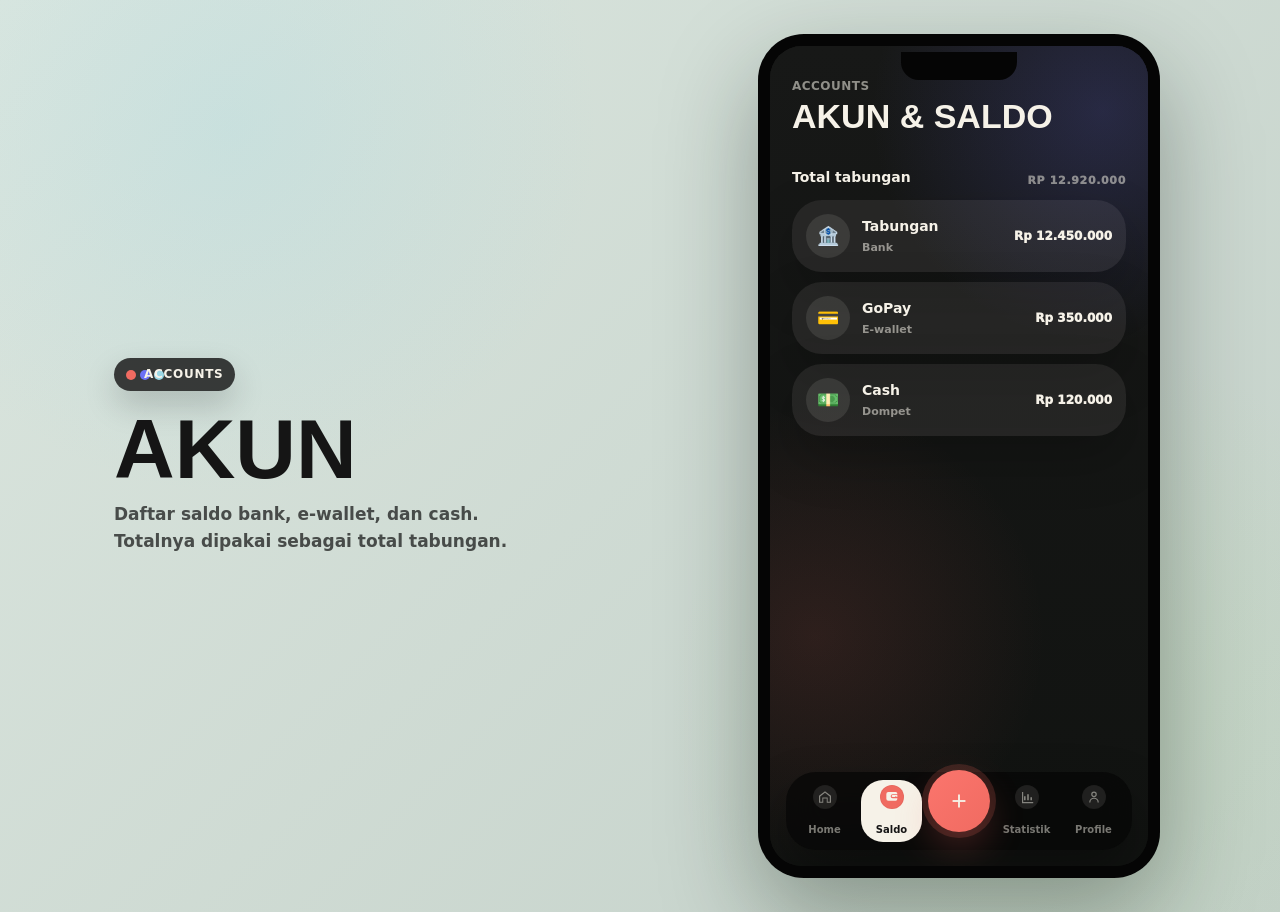
==== accounts.html @ 3acad21d "Add accounts page and integrate account management features" ====
<!doctype html>
<html lang="id">
  <head>
    <meta charset="utf-8" />
    <meta name="viewport" content="width=device-width, initial-scale=1" />
    <title>FinPlanner Accounts</title>
    <link rel="stylesheet" href="styles.css" />
  </head>
  <body data-page="accounts">
    <main class="stage">
      <aside class="brand-panel" aria-label="Arah visual">
        <div class="brand-pill"><span class="brand-dot"></span> Accounts</div>
        <h1>Akun</h1>
        <p>Daftar saldo bank, e-wallet, dan cash. Totalnya dipakai sebagai total tabungan.</p>
      </aside>
      <section class="phone-shell" aria-label="Mobile app preview">
        <div class="app">
          <section class="screen">
            <div class="topbar main-top">
              <div class="main-title-block">
                <span>Accounts</span>
                <h2>Akun & saldo</h2>
              </div>
            </div>
            <div class="content main-content">
              <div class="accounts-panel">
                <div class="section-head">
                  <b>Total tabungan</b>
                  <span id="accountsTotal">Rp 0</span>
                </div>
                <div class="accounts-list" id="accountsGrid" aria-label="Daftar akun"></div>
              </div>
            </div>
            <nav class="bottom-nav" aria-label="Main navigation">
              <a href="dashboard.html"><span class="nav-symbol" aria-hidden="true"><svg viewBox="0 0 24 24"><path fill="currentColor" d="M12 3.2 3 10.3v10.3h6.4v-6.4h5.2v6.4H21V10.3L12 3.2zm7.2 16H16v-6.4H8v6.4H4.8v-8.1L12 5.5l7.2 5.6v8.1z"/></svg></span>Home</a>
              <a class="active" aria-current="page" href="accounts.html"><span class="nav-symbol" aria-hidden="true"><svg viewBox="0 0 24 24"><path fill="currentColor" d="M3.5 7.5A3 3 0 0 1 6.5 4.5h11A2.5 2.5 0 0 1 20 7v1h-7a3 3 0 0 0 0 6h7v1a2.5 2.5 0 0 1-2.5 2.5h-11a3 3 0 0 1-3-3v-9zM20 12h-7a1.5 1.5 0 0 1 0-3h7v3zm-2.2-1.5a.8.8 0 1 0 0 1.6.8.8 0 0 0 0-1.6z"/></svg></span>Saldo</a>
              <button class="nav-add" type="button" data-nav-add data-sheet-target="transaction" aria-label="Tambah"><svg viewBox="0 0 24 24" aria-hidden="true"><path fill="currentColor" d="M11 5h2v14h-2z"/><path fill="currentColor" d="M5 11h14v2H5z"/></svg></button>
              <a href="insights.html"><span class="nav-symbol" aria-hidden="true"><svg viewBox="0 0 24 24"><path fill="currentColor" d="M4.5 19.5V4.5h1.8v15h15v1.8H4.5zm3-2.7v-6h2.4v6H7.5zm4.8 0v-9h2.4v9h-2.4zm4.8 0v-4.5h2.4v4.5h-2.4z"/></svg></span>Statistik</a>
              <a href="profile.html"><span class="nav-symbol" aria-hidden="true"><svg viewBox="0 0 24 24"><path fill="currentColor" d="M12 12.2a4.2 4.2 0 1 0-4.2-4.2 4.2 4.2 0 0 0 4.2 4.2zm0-6.6a2.4 2.4 0 1 1-2.4 2.4A2.4 2.4 0 0 1 12 5.6z"/><path fill="currentColor" d="M4.8 20.2a7.2 7.2 0 0 1 14.4 0h-1.8a5.4 5.4 0 0 0-10.8 0H4.8z"/></svg></span>Profile</a>
            </nav>
          </section>
        </div>
      </section>
    </main>
    <script src="app.js"></script>
  </body>
</html>
---- styles.css ----
:root {
  --sage: #d4ded8;
  --ink: #151515;
  --ink-2: #232323;
  --paper: #f6f2e8;
  --muted: #abb4ad;
  --coral: #f06b61;
  --violet: #6c70f6;
  --violet-deep: #5458d8;
  --butter: #e8b85f;
  --mint: #9bd8e5;
  --lime: #afd99a;
  --shadow: 0 34px 80px rgba(21, 21, 21, 0.3);
}

* {
  box-sizing: border-box;
}

body {
  margin: 0;
  min-height: 100vh;
  display: grid;
  place-items: center;
  background:
    radial-gradient(circle at 18% 18%, rgba(155, 216, 229, 0.18), transparent 26%),
    linear-gradient(135deg, #d4ded8 0%, #c3d0c8 100%);
  color: var(--paper);
  font-family: "DM Sans", Inter, ui-sans-serif, system-ui, -apple-system, BlinkMacSystemFont, "Segoe UI", sans-serif;
}

button {
  font: inherit;
}

.stage {
  width: min(100vw, 980px);
  min-height: 100vh;
  display: grid;
  grid-template-columns: minmax(0, 1fr) 420px;
  gap: 40px;
  align-items: center;
  padding: 34px;
}

.brand-panel {
  max-width: 430px;
  color: var(--ink);
}

.brand-pill {
  display: inline-flex;
  align-items: center;
  gap: 8px;
  padding: 8px 12px;
  border-radius: 999px;
  background: rgba(21, 21, 21, 0.82);
  color: var(--paper);
  font-size: 12px;
  font-weight: 850;
  letter-spacing: 0.06em;
  text-transform: uppercase;
  box-shadow: 0 14px 32px rgba(6, 6, 6, 0.18);
}

.brand-dot {
  width: 10px;
  height: 10px;
  border-radius: 50%;
  background: var(--coral);
  box-shadow: 14px 0 0 var(--violet), 28px 0 0 var(--mint);
}

.brand-panel h1 {
  margin: 22px 0 16px;
  font-family: Impact, "Arial Black", sans-serif;
  font-size: clamp(44px, 7vw, 76px);
  line-height: 0.86;
  letter-spacing: 0;
  text-transform: uppercase;
}

.brand-panel p {
  margin: 0;
  max-width: 38ch;
  color: rgba(6, 6, 6, 0.68);
  font-size: 17px;
  line-height: 1.55;
  font-weight: 650;
}

.palette {
  display: flex;
  gap: 10px;
  margin-top: 30px;
}

.swatch {
  width: 44px;
  height: 44px;
  border-radius: 50%;
  box-shadow: 0 12px 30px rgba(15, 13, 10, 0.12);
}

.phone-shell {
  position: relative;
  width: min(100%, 390px);
  height: min(844px, calc(100vh - 36px));
  min-height: 680px;
  margin-inline: auto;
  padding: 12px;
  border-radius: 42px;
  background: #050505;
  box-shadow: var(--shadow);
}

.phone-shell::before {
  content: "";
  position: absolute;
  z-index: 5;
  top: 18px;
  left: 50%;
  width: 118px;
  height: 29px;
  translate: -50% 0;
  border-radius: 0 0 18px 18px;
  background: #050505;
}

.app {
  position: relative;
  height: 100%;
  overflow: hidden;
  border-radius: 32px;
  background:
    radial-gradient(circle at 82% 7%, rgba(108, 112, 246, 0.18), transparent 28%),
    radial-gradient(circle at 14% 72%, rgba(240, 107, 97, 0.12), transparent 34%),
    var(--ink);
}

.screen {
  position: relative;
  height: 100%;
  display: grid;
  grid-template-rows: auto minmax(0, 1fr);
  background:
    radial-gradient(circle at 82% 7%, rgba(108, 112, 246, 0.18), transparent 30%),
    radial-gradient(circle at 12% 70%, rgba(240, 107, 97, 0.12), transparent 34%),
    var(--ink);
  animation: screenIn 280ms ease both;
}

@keyframes screenIn {
  from { opacity: 0; transform: translateX(18px); }
  to { opacity: 1; transform: translateX(0); }
}

.topbar {
  position: relative;
  z-index: 2;
  display: flex;
  align-items: center;
  justify-content: space-between;
  gap: 12px;
  min-height: 68px;
  padding: 24px 18px 8px;
}

.auth-topbar {
  min-height: 44px;
  padding: 24px 18px 0;
}

.content {
  position: relative;
  z-index: 2;
  min-height: 0;
  overflow: auto;
  padding: 4px 18px 92px;
  scrollbar-width: none;
}

.content::-webkit-scrollbar {
  display: none;
}

.icon-btn {
  display: grid;
  place-items: center;
  width: 36px;
  height: 36px;
  border: 0;
  border-radius: 50%;
  background: var(--paper);
  color: var(--ink);
  cursor: pointer;
  font-size: 18px;
  font-weight: 950;
  text-decoration: none;
}

.skip-btn,
.ghost-btn {
  border: 0;
  border-radius: 999px;
  padding: 10px 14px;
  background: rgba(244, 242, 231, 0.12);
  color: var(--paper);
  cursor: pointer;
  font-size: 12px;
  font-weight: 850;
  text-decoration: none;
}

.bottom-dock {
  position: absolute;
  z-index: 8;
  left: 18px;
  right: 18px;
  bottom: 18px;
}

.primary-btn {
  width: 100%;
  min-height: 56px;
  border: 0;
  border-radius: 999px;
  background: var(--coral);
  color: var(--paper);
  cursor: pointer;
  box-shadow: 0 14px 28px rgba(240, 107, 97, 0.18);
  font-size: 15px;
  font-weight: 950;
  text-decoration: none;
  display: grid;
  place-items: center;
}

.secondary-btn {
  border: 0;
  background: transparent;
  color: rgba(244, 242, 231, 0.72);
  cursor: pointer;
  font-size: 14px;
  font-weight: 850;
}

.big-title,
.quiz-title,
.result-title,
.auth-hero h2 {
  margin: 0;
  color: var(--paper);
  font-family: Impact, "Arial Black", sans-serif;
  font-size: 38px;
  line-height: 0.96;
  letter-spacing: 0;
  text-transform: uppercase;
}

.lede {
  margin: 12px 0 0;
  color: rgba(244, 242, 231, 0.66);
  font-size: 14px;
  line-height: 1.48;
  font-weight: 750;
}

.intro-topbar {
  justify-content: stretch;
  min-height: 76px;
  padding: 34px 18px 8px;
}

.progress-row {
  width: 100%;
  display: grid;
  grid-template-columns: repeat(3, 1fr);
  gap: 8px;
  margin: 0;
}

.progress-dot {
  width: 100%;
  height: 4px;
  border-radius: 999px;
  background: rgba(244, 242, 231, 0.18);
}

.progress-dot.active {
  background: var(--paper);
}

.intro-content {
  display: grid;
  grid-template-rows: minmax(340px, 1fr) auto auto;
  align-content: center;
  overflow: hidden;
  padding: 0 24px 108px;
  text-align: left;
}

.hero-art {
  display: grid;
  place-items: center;
  min-height: 0;
}

.money-poster {
  position: relative;
  width: min(100%, 300px);
  min-height: 300px;
  margin-inline: auto;
  border-radius: 32px;
  overflow: hidden;
  box-shadow: 0 24px 48px rgba(240, 107, 97, 0.16);
}

.money-poster::before,
.money-poster::after {
  content: "";
  position: absolute;
  display: block;
}

.hero-art[data-art="cashflow"] .money-poster {
  background: linear-gradient(180deg, rgba(255, 255, 255, 0.14), transparent 34%), var(--coral);
}

.hero-art[data-art="cashflow"] .money-poster::before {
  inset: 26px;
  border-radius: 24px;
  background:
    linear-gradient(#f6f2e8 0 0) 0 0 / 100% 78px no-repeat,
    linear-gradient(var(--ink) 0 0) 0 96px / 100% 48px no-repeat,
    linear-gradient(var(--paper) 0 0) 10px 168px / 34px 74px no-repeat,
    linear-gradient(var(--mint) 0 0) 58px 142px / 34px 100px no-repeat,
    linear-gradient(var(--butter) 0 0) 106px 118px / 34px 124px no-repeat,
    linear-gradient(var(--violet) 0 0) 154px 154px / 34px 88px no-repeat,
    rgba(244, 242, 231, 0.16);
}

.hero-art[data-art="cashflow"] .money-poster::after {
  content: "$4.8M";
  top: 50px;
  left: 42px;
  color: var(--ink);
  font-family: Impact, "Arial Black", sans-serif;
  font-size: 36px;
  font-weight: 900;
}

.hero-art[data-art="quiz"] .money-poster {
  background: radial-gradient(circle at 78% 18%, rgba(155, 216, 229, 0.5), transparent 28%), var(--violet);
}

.hero-art[data-art="quiz"] .money-poster::before {
  inset: 28px;
  border-radius: 26px;
  background:
    radial-gradient(circle at 24px 34px, var(--mint) 0 18px, transparent 19px),
    radial-gradient(circle at 24px 98px, var(--paper) 0 18px, transparent 19px),
    radial-gradient(circle at 24px 162px, var(--butter) 0 18px, transparent 19px),
    linear-gradient(var(--paper) 0 0) 58px 17px / 142px 34px no-repeat,
    linear-gradient(var(--ink) 0 0) 58px 82px / 118px 34px no-repeat,
    linear-gradient(var(--paper) 0 0) 58px 146px / 132px 34px no-repeat,
    rgba(244, 242, 231, 0.12);
}

.hero-art[data-art="quiz"] .money-poster::after {
  content: "?";
  right: 30px;
  bottom: 26px;
  display: grid;
  place-items: center;
  width: 72px;
  height: 72px;
  border-radius: 50%;
  background: var(--coral);
  color: var(--paper);
  font-family: Impact, "Arial Black", sans-serif;
  font-size: 44px;
}

.hero-art[data-art="gold"] .money-poster {
  background: radial-gradient(circle at 50% 46%, rgba(246, 242, 232, 0.34), transparent 34%), var(--butter);
}

.hero-art[data-art="gold"] .money-poster::before {
  inset: 50px 46px;
  border-radius: 42px;
  background:
    linear-gradient(135deg, transparent 0 18%, rgba(255, 255, 255, 0.28) 18% 26%, transparent 26%),
    linear-gradient(145deg, #f7d98b 0%, #cf8d2e 55%, #f5c86b 100%);
  clip-path: polygon(50% 0, 100% 34%, 82% 100%, 18% 100%, 0 34%);
}

.hero-art[data-art="gold"] .money-poster::after {
  content: "20g";
  left: 50%;
  bottom: 44px;
  translate: -50% 0;
  padding: 9px 18px;
  border-radius: 999px;
  background: var(--ink);
  color: var(--paper);
  font-size: 18px;
  font-weight: 950;
}

.intro-content .big-title {
  max-width: 11ch;
  margin: 28px 0 10px;
  font-size: 42px;
}

.intro-content .lede {
  max-width: 31ch;
  margin: 0;
}

.intro-actions {
  display: flex;
  align-items: center;
  justify-content: space-between;
}

#introNext {
  width: 58px;
  min-height: 58px;
  border-radius: 50%;
  padding: 0;
  font-size: 20px;
  font-weight: 950;
}

.auth-content {
  display: flex;
  flex-direction: column;
  justify-content: center;
  padding: 0 24px 46px;
}

.auth-visual {
  position: relative;
  display: grid;
  place-items: start center;
  min-height: 230px;
  padding-top: 18px;
  margin-top: -4px;
  margin-bottom: 18px;
}

.auth-visual::before {
  content: "";
  position: absolute;
  width: 230px;
  height: 230px;
  border-radius: 50%;
  background:
    radial-gradient(circle at 50% 50%, rgba(155, 216, 229, 0.34), transparent 56%),
    radial-gradient(circle at 50% 50%, rgba(108, 112, 246, 0.2), transparent 70%);
}

.auth-pass {
  position: relative;
  z-index: 1;
  width: 196px;
  height: 232px;
  padding: 20px 20px 18px;
  border-radius: 32px;
  overflow: visible;
  display: flex;
  flex-direction: column;
  justify-content: flex-end;
  gap: 10px;
  background:
    linear-gradient(rgba(246, 242, 232, 0.32) 0 0) 18px calc(100% - 32px) / 88px 11px no-repeat,
    radial-gradient(circle at 18% 16%, rgba(246, 242, 232, 0.34), transparent 34%),
    radial-gradient(circle at 86% 18%, rgba(155, 216, 229, 0.22), transparent 34%),
    linear-gradient(145deg, #6c70f6 0%, #5458d8 48%, #f06b61 100%);
  box-shadow: 0 26px 60px rgba(0, 0, 0, 0.26);
  border: 1px solid rgba(246, 242, 232, 0.12);
  transform: rotate(-6deg);
}

.auth-pass strong {
  position: relative;
  left: auto;
  bottom: auto;
  color: var(--paper);
  font-family: Impact, "Arial Black", sans-serif;
  font-size: 34px;
  line-height: 0.9;
  text-transform: uppercase;
}

.auth-pass i {
  position: relative;
  left: auto;
  bottom: auto;
  width: fit-content;
  padding: 7px 10px;
  border-radius: 999px;
  background: rgba(6, 6, 6, 0.22);
  border: 1px solid rgba(246, 242, 232, 0.14);
  color: rgba(244, 242, 231, 0.74);
  backdrop-filter: blur(10px);
  font-style: normal;
  font-size: 12px;
  font-weight: 900;
  letter-spacing: 0.08em;
  text-transform: uppercase;
}

.auth-float {
  position: absolute;
  z-index: 3;
  display: grid;
  place-items: center;
  border-radius: 50%;
  font-weight: 1000;
  box-shadow:
    0 18px 36px rgba(0, 0, 0, 0.2),
    0 0 0 6px rgba(17, 19, 17, 0.72);
}

.auth-float.one {
  width: 58px;
  height: 58px;
  left: -12px;
  bottom: -12px;
  top: auto;
  background: var(--paper);
  color: var(--ink);
}

.auth-float.two {
  width: 54px;
  height: 54px;
  right: -12px;
  top: -12px;
  background: var(--mint);
  color: var(--ink);
}

.auth-hero {
  margin: 30px 0 0;
}

.auth-hero h2 {
  max-width: 100%;
  font-size: 34px;
}

.auth-hero p {
  max-width: 30ch;
  font-family: "DM Sans", Inter, ui-sans-serif, system-ui, -apple-system, BlinkMacSystemFont, "Segoe UI", sans-serif;
  font-size: 14px;
  line-height: 1.48;
  font-weight: 750;
  color: rgba(244, 242, 231, 0.66);
}

.auth-options {
  display: grid;
  gap: 12px;
  margin-top: 28px;
}

.google-btn,
.guest-btn {
  width: 100%;
  min-height: 58px;
  border: 0;
  border-radius: 999px;
  cursor: pointer;
  font-weight: 950;
}

.google-btn {
  display: flex;
  align-items: center;
  justify-content: center;
  gap: 10px;
  background: linear-gradient(135deg, rgba(255, 255, 255, 0.94), var(--paper));
  color: var(--ink);
  box-shadow: 0 18px 38px rgba(244, 242, 231, 0.12);
}

.google-mark {
  display: grid;
  place-items: center;
  width: 28px;
  height: 28px;
  border-radius: 50%;
  background: #fff;
  box-shadow: inset 0 0 0 1px rgba(6, 6, 6, 0.08);
}

.google-mark svg {
  width: 18px;
  height: 18px;
}

.guest-btn {
  min-height: 34px;
  background: transparent;
  color: rgba(244, 242, 231, 0.44);
  font-size: 13px;
  font-weight: 800;
}

.quiz-progress {
  height: 10px;
  margin: 0 0 18px;
  border-radius: 999px;
  background: rgba(244, 242, 231, 0.16);
  overflow: hidden;
}

.quiz-progress span {
  display: block;
  height: 100%;
  width: 20%;
  background: var(--mint);
  transition: width 200ms ease;
}

.quiz-count {
  display: inline-flex;
  margin-bottom: 14px;
  padding: 8px 10px;
  border-radius: 999px;
  background: var(--coral);
  color: var(--paper);
  font-size: 11px;
  font-weight: 950;
}

.option-list {
  display: grid;
  gap: 10px;
}

.option-card {
  width: 100%;
  display: grid;
  grid-template-columns: 38px minmax(0, 1fr);
  gap: 12px;
  align-items: center;
  min-height: 76px;
  padding: 12px;
  border: 0;
  border-radius: 18px;
  background: #1b1b1b;
  color: var(--paper);
  text-align: left;
  cursor: pointer;
}

.option-card.selected {
  background: var(--coral);
  box-shadow: 0 18px 34px rgba(240, 107, 97, 0.18);
}

.option-mark {
  display: grid;
  place-items: center;
  width: 38px;
  height: 38px;
  border-radius: 50%;
  background: var(--paper);
  color: var(--ink);
  font-weight: 1000;
}

.option-text strong {
  display: block;
  font-size: 14px;
}

.option-text span {
  display: block;
  margin-top: 4px;
  color: rgba(244, 242, 231, 0.58);
  font-size: 11px;
  font-weight: 760;
  line-height: 1.28;
}

.reveal-content {
  padding: 10px 22px 112px;
}

.result-card {
  min-height: 330px;
  display: flex;
  flex-direction: column;
  justify-content: flex-end;
  align-items: center;
  text-align: center;
  position: relative;
  overflow: hidden;
  padding: 22px 20px 20px;
  border-radius: 26px;
  --result-grad-a: #6e72f8;
  --result-grad-b: #6d70eb;
  --result-grad-c: #eb7470;
  --result-glow: rgba(155, 216, 229, 0.42);
  background:
    radial-gradient(circle at 84% 8%, color-mix(in srgb, var(--result-glow), transparent 58%), transparent 34%),
    linear-gradient(145deg, var(--result-grad-a) 0%, var(--result-grad-b) 54%, var(--result-grad-c) 100%);
  box-shadow: 0 24px 48px rgba(108, 112, 246, 0.18);
}

.result-card .badge {
  display: inline-flex;
  width: fit-content;
  margin-bottom: 14px;
  padding: 8px 10px;
  border-radius: 999px;
  background: rgba(244, 242, 231, 0.18);
  color: var(--paper);
  font-size: 11px;
  font-weight: 950;
  text-transform: uppercase;
}

.reveal-content > .lede {
  margin-top: 18px;
}

.reveal-helper {
  display: flex;
  align-items: center;
  flex-wrap: wrap;
  gap: 10px;
  margin-top: 14px;
  color: rgba(246, 242, 232, 0.58);
  font-size: 12px;
  font-weight: 750;
}

.text-btn {
  border: 0;
  background: transparent;
  color: rgba(155, 216, 229, 0.92);
  cursor: pointer;
  font: inherit;
  font-weight: 900;
  letter-spacing: 0.02em;
  padding: 8px 10px;
  margin: -8px -10px;
  border-radius: 999px;
  text-decoration: underline;
  text-underline-offset: 3px;
  text-decoration-thickness: 2px;
}

.text-btn:active {
  transform: translateY(1px);
}

@media (hover: hover) and (pointer: fine) {
  .text-btn:hover {
    background: rgba(155, 216, 229, 0.1);
  }
}

.method-name {
  margin: 12px 0 0;
  color: var(--paper);
  font-size: 13px;
  font-weight: 850;
}

.profile-medal {
  position: absolute;
  top: 24px;
  left: 50%;
  translate: -50% 0;
  display: grid;
  place-items: center;
  width: 142px;
  height: 142px;
  background: transparent;
  box-shadow: none;
}

.profile-medal .badge-svg {
  width: 82%;
  height: 82%;
  display: block;
}

.method-logo .badge-svg {
  width: 100%;
  height: 100%;
  display: block;
}

.profile-medal span,
.profile-medal::before,
.profile-medal::after,
.method-logo i,
.method-logo::before,
.method-logo::after {
  content: "";
  position: absolute;
  display: block;
}

.profile-medal::before,
.profile-medal::after,
.method-logo::before,
.method-logo::after,
.method-logo i,
.profile-medal span {
  content: none;
  display: none;
}

.profile-medal[data-logo="balance"] span {
  width: 86px;
  height: 12px;
  border-radius: 999px;
  background: var(--ink);
}

.profile-medal[data-logo="balance"]::before,
.profile-medal[data-logo="balance"]::after {
  top: 70px;
  width: 34px;
  height: 34px;
  border-radius: 50%;
}

.profile-medal[data-logo="balance"]::before {
  left: 28px;
  background: var(--coral);
}

.profile-medal[data-logo="balance"]::after {
  right: 28px;
  background: var(--mint);
}

.profile-medal[data-logo="zen"] span {
  width: 76px;
  height: 76px;
  border: 10px solid var(--ink);
  border-top-color: transparent;
  border-radius: 50%;
  rotate: -22deg;
}

.profile-medal[data-logo="zen"]::after {
  width: 18px;
  height: 18px;
  border-radius: 50%;
  background: var(--coral);
  right: 42px;
  top: 42px;
}

.profile-medal[data-logo="architect"] span {
  width: 78px;
  height: 78px;
  background:
    linear-gradient(var(--ink) 0 0) center 18px / 72px 12px no-repeat,
    linear-gradient(var(--ink) 0 0) center 48px / 72px 12px no-repeat,
    linear-gradient(var(--ink) 0 0) 16px center / 12px 72px no-repeat,
    linear-gradient(var(--ink) 0 0) 50px center / 12px 72px no-repeat;
}

.profile-medal[data-logo="architect"]::after {
  width: 38px;
  height: 38px;
  border-radius: 12px;
  background: var(--violet);
  rotate: 12deg;
}

.profile-medal[data-logo="goal"] span {
  width: 92px;
  height: 92px;
  border-radius: 50%;
  background:
    radial-gradient(circle, var(--coral) 0 15px, transparent 16px),
    radial-gradient(circle, transparent 0 30px, var(--ink) 31px 40px, transparent 41px);
}

.profile-medal[data-logo="goal"]::after {
  width: 58px;
  height: 10px;
  border-radius: 999px;
  background: var(--ink);
  rotate: -28deg;
  right: 22px;
  top: 38px;
}

.profile-medal[data-logo="fire"] span {
  width: 70px;
  height: 94px;
  border-radius: 48% 52% 52% 48% / 62% 58% 42% 38%;
  background: var(--coral);
  rotate: 10deg;
}

.profile-medal[data-logo="fire"]::after {
  width: 36px;
  height: 58px;
  border-radius: 48% 52% 52% 48% / 62% 58% 42% 38%;
  background: var(--butter);
  bottom: 30px;
}

.manual-choice-note {
  margin: 10px 0 0;
  color: rgba(244, 242, 231, 0.52);
  font-size: 12px;
  line-height: 1.4;
  font-weight: 750;
}

.method-grid {
  display: grid;
  gap: 12px;
  margin-top: 22px;
}

.method-choice {
  display: flex;
  align-items: center;
  justify-content: space-between;
  gap: 12px;
  min-height: 72px;
  padding: 16px 14px;
  border: 0;
  border-radius: 16px;
  background: #1b1b1b;
  color: var(--paper);
  cursor: pointer;
  font-weight: 950;
  text-align: left;
}

.method-choice.active {
  background: var(--paper);
  color: var(--ink);
}

.method-copy {
  min-width: 0;
  flex: 1;
  text-align: left;
}

.method-choice strong,
.method-choice span {
  display: block;
  text-align: left;
}

.method-choice strong {
  font-size: 15px;
  line-height: 1.08;
}

.method-choice span {
  color: rgba(244, 242, 231, 0.5);
  font-size: 11px;
  font-weight: 850;
  margin-top: 6px;
  line-height: 1.15;
}

.method-choice.active span {
  color: rgba(21, 21, 21, 0.55);
}

.method-logo {
  position: relative;
  flex: 0 0 46px;
  display: grid;
  place-items: center;
  width: 46px;
  height: 46px;
  border-radius: 14px;
  background: transparent;
  color: inherit;
  overflow: visible;
}

.method-choice.active .method-logo {
  background: rgba(246, 242, 232, 0.1);
  box-shadow: inset 0 0 0 1px rgba(246, 242, 232, 0.18);
}

.method-logo[data-logo="balance"] i {
  width: 28px;
  height: 5px;
  border-radius: 999px;
  background: var(--ink);
}

.method-logo[data-logo="balance"]::before,
.method-logo[data-logo="balance"]::after {
  top: 24px;
  width: 12px;
  height: 12px;
  border-radius: 50%;
}

.method-logo[data-logo="balance"]::before {
  left: 10px;
  background: var(--coral);
}

.method-logo[data-logo="balance"]::after {
  right: 10px;
  background: var(--mint);
}

.method-logo[data-logo="zen"] i {
  width: 28px;
  height: 28px;
  border: 5px solid var(--ink);
  border-top-color: transparent;
  border-radius: 50%;
  rotate: -22deg;
}

.method-logo[data-logo="architect"] i {
  width: 26px;
  height: 26px;
  background:
    linear-gradient(var(--ink) 0 0) center 6px / 25px 4px no-repeat,
    linear-gradient(var(--ink) 0 0) center 17px / 25px 4px no-repeat,
    linear-gradient(var(--ink) 0 0) 6px center / 4px 25px no-repeat,
    linear-gradient(var(--ink) 0 0) 17px center / 4px 25px no-repeat;
}

.method-logo[data-logo="goal"] i {
  width: 30px;
  height: 30px;
  border-radius: 50%;
  background:
    radial-gradient(circle, var(--coral) 0 5px, transparent 6px),
    radial-gradient(circle, transparent 0 10px, var(--ink) 11px 14px, transparent 15px);
}

.method-logo[data-logo="fire"] i {
  width: 24px;
  height: 32px;
  border-radius: 48% 52% 52% 48% / 62% 58% 42% 38%;
  background: var(--coral);
  rotate: 10deg;
}

.method-logo[data-logo="fire"]::after {
  width: 12px;
  height: 19px;
  border-radius: 48% 52% 52% 48% / 62% 58% 42% 38%;
  background: var(--butter);
  bottom: 10px;
}

.method-choice.active .method-logo[data-logo="balance"] i {
  background: var(--paper);
}

.method-choice.active .method-logo[data-logo="zen"] i {
  border-color: var(--paper);
  border-top-color: transparent;
}

.method-choice.active .method-logo[data-logo="architect"] i {
  background:
    linear-gradient(var(--paper) 0 0) center 6px / 25px 4px no-repeat,
    linear-gradient(var(--paper) 0 0) center 17px / 25px 4px no-repeat,
    linear-gradient(var(--paper) 0 0) 6px center / 4px 25px no-repeat,
    linear-gradient(var(--paper) 0 0) 17px center / 4px 25px no-repeat;
}

.allocation {
  display: grid;
  grid-template-columns: 1fr 1fr 1fr;
  gap: 8px;
  margin: 0 0 16px;
}

.allocation div {
  min-height: 84px;
  padding: 10px;
  border-radius: 14px;
  background: var(--paper);
  color: var(--ink);
}

.allocation div:nth-child(2) {
  background: var(--coral);
  color: var(--paper);
}

.allocation div:nth-child(3) {
  background: var(--mint);
  color: var(--ink);
}

.allocation strong {
  display: block;
  font-size: 22px;
}

.allocation span {
  display: block;
  margin-top: 8px;
  font-size: 10px;
  font-weight: 900;
  line-height: 1.16;
  text-transform: uppercase;
}

.budget-content {
  display: block;
}

.budget-income-card {
  margin: 22px 0 14px;
  padding: 18px;
  border-radius: 22px;
  background:
    radial-gradient(circle at 82% 12%, rgba(155, 216, 229, 0.42), transparent 32%),
    var(--violet);
  color: var(--paper);
}

.budget-income-card span {
  display: block;
  margin-bottom: 8px;
  color: rgba(244, 242, 231, 0.66);
  font-size: 11px;
  font-weight: 900;
  letter-spacing: 0.05em;
  text-transform: uppercase;
}

.budget-income-card strong {
  display: block;
  font-size: 32px;
  line-height: 1;
}

.income-row {
  display: flex;
  align-items: baseline;
  gap: 10px;
}

.income-sub {
  margin: 10px 0 14px;
  color: rgba(244, 242, 231, 0.72);
  font-size: 13px;
  line-height: 1.45;
  font-weight: 700;
}

.income-prefix {
  font-size: 20px;
  font-weight: 950;
  letter-spacing: 0.02em;
}

.income-input {
  width: 100%;
  border: 0;
  padding: 0;
  background: transparent;
  color: var(--paper);
  font: inherit;
  font-size: 34px;
  line-height: 1;
  font-weight: 950;
  letter-spacing: -0.02em;
  outline: none;
}

.income-input::placeholder {
  color: rgba(244, 242, 231, 0.44);
}

.income-help {
  display: block;
  margin-top: 10px;
  color: rgba(244, 242, 231, 0.66);
  font-size: 12px;
  font-weight: 750;
}

.income-presets {
  display: flex;
  flex-wrap: wrap;
  gap: 10px;
  margin-top: 14px;
}

.preset-chip {
  border: 0;
  padding: 10px 14px;
  border-radius: 999px;
  background: rgba(246, 242, 232, 0.14);
  color: rgba(246, 242, 232, 0.88);
  cursor: pointer;
  font: inherit;
  font-size: 12px;
  font-weight: 900;
  letter-spacing: 0.04em;
  text-transform: uppercase;
  box-shadow: inset 0 0 0 1px rgba(246, 242, 232, 0.18);
}

.preset-chip:active {
  transform: translateY(1px);
}

.budget-list {
  display: grid;
  gap: 10px;
}

.budget-item {
  display: grid;
  grid-template-columns: 38px minmax(0, 1fr) auto;
  align-items: center;
  gap: 12px;
  min-height: 64px;
  padding: 12px;
  border-radius: 18px;
  background: #232323;
  color: var(--paper);
}

.budget-item i {
  display: grid;
  place-items: center;
  width: 38px;
  height: 38px;
  border-radius: 50%;
  background: var(--mint);
  color: var(--ink);
  font-style: normal;
  font-weight: 1000;
}

.budget-item strong,
.budget-item span {
  display: block;
}

.budget-item strong {
  font-size: 13px;
}

.budget-item span {
  margin-top: 3px;
  color: rgba(244, 242, 231, 0.55);
  font-size: 11px;
  font-weight: 750;
}

.budget-item em {
  color: var(--paper);
  font-style: normal;
  font-size: 12px;
  font-weight: 950;
}

.main-content {
  padding: 4px 18px 118px;
}

.main-top {
  align-items: flex-start;
}

.main-title-block span {
  display: block;
  color: rgba(244, 242, 231, 0.55);
  font-size: 12px;
  font-weight: 850;
  letter-spacing: 0.04em;
  text-transform: uppercase;
}

.main-title-block h2 {
  margin: 5px 0 0;
  font-family: Impact, "Arial Black", sans-serif;
  font-size: 31px;
  line-height: 0.96;
  letter-spacing: 0;
  text-transform: uppercase;
}

.top-actions {
  display: flex;
  gap: 10px;
}

.hero-progress {
  margin-top: 14px;
}

.highlight-card {
  margin-top: 14px;
  padding: 16px;
  border-radius: var(--radius-xl);
  background:
    radial-gradient(circle at 86% 10%, rgba(240, 107, 97, 0.14), transparent 34%),
    rgba(246, 242, 232, 0.06);
  box-shadow: var(--card-shadow);
}

.highlight-card span {
  display: block;
  color: rgba(246, 242, 232, 0.58);
  font-size: 11px;
  font-weight: 900;
  letter-spacing: 0.06em;
  text-transform: uppercase;
}

.highlight-card b {
  display: block;
  margin-top: 8px;
  color: var(--paper);
  font-size: 15px;
}

.highlight-card p {
  margin: 10px 0 0;
  color: rgba(246, 242, 232, 0.68);
  font-size: 12px;
  line-height: 1.45;
  font-weight: 700;
}

.cashflow-row {
  display: grid;
  grid-template-columns: 1fr 1fr;
  gap: 10px;
  margin-top: 14px;
}

.cashflow-row small {
  display: block;
  color: rgba(244, 242, 231, 0.58);
  font-size: 11px;
  font-weight: 900;
  letter-spacing: 0.06em;
  text-transform: uppercase;
}

.cashflow-row b {
  display: block;
  margin-top: 6px;
  font-size: 14px;
}

.goals-panel,
.recent-panel {
  margin-top: 18px;
}

.accounts-panel {
  margin-top: 18px;
}

.accounts-list {
  display: grid;
  gap: 10px;
  margin-top: 12px;
}

.account-row {
  display: grid;
  grid-template-columns: 44px minmax(0, 1fr) auto;
  gap: 12px;
  align-items: center;
  min-height: 72px;
  padding: 14px;
  border-radius: var(--radius-xl);
  background: rgba(246, 242, 232, 0.07);
  box-shadow: var(--card-shadow);
}

.account-icon {
  display: grid;
  place-items: center;
  width: 44px;
  height: 44px;
  border-radius: 50%;
  background: rgba(246, 242, 232, 0.1);
  color: var(--paper);
  font-size: 18px;
  font-weight: 1000;
}

.account-main b {
  display: block;
  color: var(--paper);
  font-size: 14px;
}

.account-main span {
  display: block;
  margin-top: 4px;
  color: rgba(246, 242, 232, 0.54);
  font-size: 11px;
  font-weight: 750;
}

.account-balance {
  color: var(--paper);
  font-size: 12px;
  font-weight: 950;
}

.round-action {
  display: grid;
  place-items: center;
  width: 44px;
  height: 44px;
  border: 0;
  border-radius: 50%;
  background: var(--coral);
  color: var(--paper);
  font-size: 22px;
  font-weight: 950;
  text-decoration: none;
  cursor: pointer;
  box-shadow: 0 14px 26px rgba(240, 107, 97, 0.22);
}

.round-action svg {
  width: 22px;
  height: 22px;
  display: block;
}

.home-hero-card,
.gold-hero-card,
.cashflow-card {
  border-radius: 28px;
  padding: 18px;
  --hero-grad-a: #6e72f8;
  --hero-grad-b: #6d70eb;
  --hero-grad-c: #eb7470;
  --hero-glow: rgba(155, 216, 229, 0.34);
  background:
    radial-gradient(circle at 84% 12%, color-mix(in srgb, var(--hero-glow), transparent 60%), transparent 34%),
    linear-gradient(145deg, var(--hero-grad-a) 0%, var(--hero-grad-b) 56%, var(--hero-grad-c) 100%);
  color: var(--paper);
  box-shadow: 0 24px 48px rgba(108, 112, 246, 0.18);
}

.home-hero-card span,
.gold-hero-card span,
.cashflow-card span {
  display: block;
  color: rgba(244, 242, 231, 0.66);
  font-size: 11px;
  font-weight: 900;
  letter-spacing: 0.06em;
  text-transform: uppercase;
}

.home-hero-card strong,
.gold-hero-card strong,
.cashflow-card strong {
  display: block;
  margin-top: 9px;
  font-size: 38px;
  line-height: 0.94;
}

.hero-card-row {
  display: grid;
  grid-template-columns: repeat(2, 1fr);
  gap: 10px;
  margin-top: 18px;
}

.hero-meta {
  display: inline-flex;
  align-items: baseline;
  gap: 10px;
  margin-top: 10px;
  color: rgba(244, 242, 231, 0.66);
  font-size: 12px;
  font-weight: 850;
}

.hero-meta b {
  color: var(--paper);
  font-size: 14px;
  font-weight: 950;
}

.hero-meta-sep {
  color: rgba(244, 242, 231, 0.4);
  font-weight: 900;
}

.hero-mini {
  min-height: 74px;
  padding: 10px;
  border-radius: 18px;
  background: rgba(244, 242, 231, 0.14);
}

.hero-mini-gold {
  background:
    radial-gradient(circle at 84% 18%, rgba(246, 242, 232, 0.26), transparent 34%),
    linear-gradient(145deg, #f1cc72 0%, #e6b75e 55%, #d79a34 100%);
  color: var(--ink);
}

.hero-mini-gold span {
  color: rgba(21, 21, 21, 0.62);
}

.hero-mini-gold b {
  color: var(--ink);
}

.hero-mini b,
.summary-card b,
.shortcut-card b,
.vault-item b,
.tx-item b,
.goal-card b {
  display: block;
}

.hero-mini b {
  margin-top: 8px;
  font-size: 16px;
}

.cashflow-card {
  margin-top: 14px;
  background:
    radial-gradient(circle at 80% 18%, rgba(232, 184, 95, 0.36), transparent 30%),
    #232323;
  box-shadow: none;
}

.cash-bars {
  display: grid;
  grid-template-columns: repeat(7, 1fr);
  gap: 7px;
  align-items: end;
  min-height: 88px;
  margin-top: 16px;
}

.cash-bars i {
  display: block;
  min-height: 18px;
  border-radius: 999px 999px 6px 6px;
  background: var(--mint);
}

.cash-bars i:nth-child(2),
.cash-bars i:nth-child(5) {
  background: var(--coral);
}

.shortcut-grid {
  display: grid;
  grid-template-columns: 1fr 1fr;
  gap: 10px;
  margin-top: 14px;
}

.shortcut-card,
.summary-card {
  min-height: 104px;
  padding: 14px;
  border: 0;
  border-radius: 22px;
  background: #1b1b1b;
  color: var(--paper);
  text-decoration: none;
  text-align: left;
  cursor: pointer;
  font: inherit;
}

.shortcut-card i,
.summary-card i {
  display: grid;
  place-items: center;
  width: 36px;
  height: 36px;
  border-radius: 50%;
  background: var(--paper);
  color: var(--ink);
  font-style: normal;
  font-weight: 1000;
}

.shortcut-card b,
.summary-card b {
  margin-top: 16px;
  font-size: 15px;
  line-height: 1.08;
}

.filter-row {
  display: flex;
  gap: 8px;
  overflow-x: auto;
  padding-bottom: 4px;
  scrollbar-width: none;
}

.filter-row::-webkit-scrollbar {
  display: none;
}

.filter-chip {
  flex: 0 0 auto;
  min-height: 36px;
  padding: 0 14px;
  border: 0;
  border-radius: 999px;
  background: #1b1b1b;
  color: rgba(244, 242, 231, 0.7);
  font-size: 12px;
  font-weight: 900;
}

.filter-chip.active {
  background: var(--paper);
  color: var(--ink);
}

.tx-list,
.goal-list,
.vault-list {
  display: grid;
  gap: 10px;
  margin-top: 16px;
}

.tx-item,
.vault-item {
  display: grid;
  grid-template-columns: 42px minmax(0, 1fr) auto;
  gap: 12px;
  align-items: center;
  min-height: 72px;
  padding: 13px;
  border-radius: 20px;
  background: #1b1b1b;
}

.tx-icon,
.vault-icon {
  display: grid;
  place-items: center;
  width: 42px;
  height: 42px;
  border-radius: 50%;
  background: var(--mint);
  color: var(--ink);
  font-weight: 1000;
}

.tx-item span,
.vault-item span,
.goal-card span,
.summary-card span,
.shortcut-card span {
  display: block;
  margin-top: 4px;
  color: rgba(244, 242, 231, 0.52);
  font-size: 11px;
  line-height: 1.3;
  font-weight: 750;
}

.tx-amount {
  font-size: 12px;
  font-weight: 950;
}

.tx-amount.out {
  color: var(--coral);
}

.tx-amount.in {
  color: var(--mint);
}

.goal-card {
  padding: 16px;
  border-radius: 24px;
  background: #1b1b1b;
}

.goal-head {
  display: grid;
  grid-template-columns: minmax(0, 1fr) 64px;
  gap: 12px;
  align-items: center;
}

.goal-ring {
  display: grid;
  place-items: center;
  width: 64px;
  height: 64px;
  border-radius: 50%;
  background:
    radial-gradient(circle, #1b1b1b 0 50%, transparent 51%),
    conic-gradient(var(--mint) var(--value), rgba(244, 242, 231, 0.16) 0);
  color: var(--paper);
  font-size: 12px;
  font-weight: 950;
}

.progress-track {
  height: 10px;
  margin-top: 16px;
  border-radius: 999px;
  background: rgba(244, 242, 231, 0.12);
  overflow: hidden;
}

.progress-track i {
  display: block;
  width: var(--value);
  height: 100%;
  border-radius: inherit;
  background: var(--coral);
}

.goal-meta {
  display: flex;
  justify-content: space-between;
  gap: 12px;
  margin-top: 10px;
  color: rgba(244, 242, 231, 0.58);
  font-size: 11px;
  font-weight: 800;
}

.gold-hero-card {
  background:
    radial-gradient(circle at 84% 12%, rgba(246, 242, 232, 0.32), transparent 34%),
    var(--butter);
  color: var(--ink);
}

.gold-hero-card span {
  color: rgba(21, 21, 21, 0.62);
}

.asset-sub {
  margin: 12px 0 0;
  color: rgba(21, 21, 21, 0.62);
  font-size: 12px;
  line-height: 1.4;
  font-weight: 800;
}

.gold-chart {
  display: grid;
  grid-template-columns: repeat(7, 1fr);
  gap: 7px;
  align-items: end;
  min-height: 96px;
  margin-top: 18px;
}

.gold-chart i {
  display: block;
  min-height: 24px;
  border-radius: 999px 999px 8px 8px;
  background: var(--ink);
}

.gold-summary {
  display: grid;
  grid-template-columns: 1fr 1fr;
  gap: 10px;
  margin-top: 14px;
}

.gold-summary .summary-card:nth-child(2) {
  background: var(--mint);
  color: var(--ink);
}

.gold-summary .summary-card:nth-child(2) span {
  color: rgba(21, 21, 21, 0.58);
}

.vault-item em {
  color: var(--butter);
  font-style: normal;
  font-size: 12px;
  font-weight: 950;
}

.bottom-nav {
  position: absolute;
  z-index: 9;
  left: 14px;
  right: 14px;
  bottom: 14px;
  display: grid;
  grid-template-columns: repeat(5, 1fr);
  gap: 6px;
  padding: 8px;
  border-radius: 28px;
  background: rgba(6, 6, 6, 0.78);
  backdrop-filter: blur(18px);
  box-shadow: 0 20px 42px rgba(0, 0, 0, 0.28);
}

.bottom-nav a,
.bottom-nav button:not(.nav-add) {
  display: grid;
  place-items: center;
  gap: 5px;
  min-height: 54px;
  border-radius: 22px;
  color: rgba(244, 242, 231, 0.48);
  text-decoration: none;
  border: 0;
  background: transparent;
  font-size: 10px;
  font-weight: 900;
  cursor: pointer;
}

.nav-symbol {
  display: grid;
  place-items: center;
  width: 24px;
  height: 24px;
  border-radius: 50%;
  background: rgba(244, 242, 231, 0.1);
  color: inherit;
}

.nav-symbol svg {
  width: 16px;
  height: 16px;
  display: block;
}

.bottom-nav a.active {
  background: var(--paper);
  color: var(--ink);
}

.bottom-nav a.active .nav-symbol {
  background: var(--coral);
  color: var(--paper);
}

.nav-add {
  align-self: center;
  justify-self: center;
  display: grid;
  place-items: center;
  width: 62px;
  min-height: 62px;
  border-radius: 50%;
  background: linear-gradient(135deg, #fb756d 0%, var(--coral) 100%);
  color: var(--paper);
  border: 0;
  cursor: pointer;
  box-shadow:
    0 18px 36px rgba(240, 107, 97, 0.22),
    0 0 0 6px rgba(240, 107, 97, 0.18);
  font-size: 0;
  font-weight: 1000;
  line-height: 1;
  translate: 0 -10px;
}

.nav-add:active {
  transform: translateY(1px);
}

.nav-add svg {
  width: 22px;
  height: 22px;
  display: block;
}

.sheet-backdrop {
  position: absolute;
  z-index: 20;
  inset: 0;
  display: flex;
  align-items: flex-end;
  background: rgba(0, 0, 0, 0);
  pointer-events: none;
  transition: background 220ms ease;
}

.sheet-backdrop.open {
  background: rgba(0, 0, 0, 0.52);
  pointer-events: auto;
}

.bottom-sheet {
  position: relative;
  width: 100%;
  max-height: 88%;
  overflow: auto;
  padding: 12px 18px 18px;
  border-radius: 32px 32px 0 0;
  background:
    radial-gradient(circle at 84% 8%, rgba(155, 216, 229, 0.16), transparent 34%),
    #111;
  box-shadow: 0 -26px 58px rgba(0, 0, 0, 0.38);
  transform: translateY(105%);
  transition: transform 260ms cubic-bezier(0.2, 0.8, 0.2, 1);
}

.sheet-backdrop.open .bottom-sheet {
  transform: translateY(0);
}

.sheet-handle {
  display: block;
  width: 44px;
  height: 5px;
  margin: 0 auto 18px;
  border-radius: 999px;
  background: rgba(244, 242, 231, 0.24);
}

.sheet-close {
  position: absolute;
  top: 14px;
  right: 16px;
  display: grid;
  place-items: center;
  width: 34px;
  height: 34px;
  border: 0;
  border-radius: 50%;
  background: rgba(244, 242, 231, 0.1);
  color: var(--paper);
  cursor: pointer;
  font-size: 20px;
  font-weight: 900;
}

.sheet-head span,
.sheet-field span {
  display: block;
  color: rgba(244, 242, 231, 0.54);
  font-size: 11px;
  font-weight: 900;
  letter-spacing: 0.06em;
  text-transform: uppercase;
}

.sheet-head h3 {
  margin: 6px 0 16px;
  font-family: Impact, "Arial Black", sans-serif;
  font-size: 30px;
  line-height: 0.95;
  text-transform: uppercase;
}

.amount-display {
  padding: 18px;
  border-radius: 24px;
  background: var(--paper);
  color: var(--ink);
}

.amount-display span {
  display: block;
  color: rgba(21, 21, 21, 0.56);
  font-size: 11px;
  font-weight: 900;
  letter-spacing: 0.06em;
  text-transform: uppercase;
}

.amount-display strong {
  display: block;
  margin-top: 8px;
  font-size: 34px;
  line-height: 1;
}

.category-grid,
.goal-type-row,
.gold-type-row {
  display: grid;
  grid-template-columns: repeat(4, 1fr);
  gap: 8px;
  margin-top: 12px;
}

.goal-type-row {
  grid-template-columns: 1fr 1fr;
}

.gold-type-row {
  grid-template-columns: repeat(3, 1fr);
  margin-bottom: 12px;
}

.category-chip {
  min-height: 64px;
  border: 0;
  border-radius: 18px;
  background: #1f1f1f;
  color: rgba(244, 242, 231, 0.7);
  cursor: pointer;
  font-size: 11px;
  font-weight: 900;
}

.category-chip i {
  display: grid;
  place-items: center;
  width: 30px;
  height: 30px;
  margin: 0 auto 7px;
  border-radius: 50%;
  background: rgba(244, 242, 231, 0.12);
  color: var(--paper);
  font-style: normal;
}

.category-chip.active {
  background: var(--mint);
  color: var(--ink);
}

.category-chip.active i {
  background: var(--paper);
  color: var(--ink);
}

.switch-row {
  display: flex;
  align-items: center;
  justify-content: space-between;
  gap: 16px;
  margin: 12px 0;
  padding: 14px;
  border-radius: 20px;
  background: #1b1b1b;
}

.switch-row b,
.switch-row small {
  display: block;
}

.switch-row b {
  font-size: 13px;
}

.switch-row small {
  margin-top: 4px;
  color: rgba(244, 242, 231, 0.5);
  font-size: 11px;
  font-weight: 750;
}

.switch-row input {
  appearance: none;
  width: 52px;
  height: 30px;
  border-radius: 999px;
  background: rgba(244, 242, 231, 0.16);
  cursor: pointer;
  position: relative;
}

.switch-row input::before {
  content: "";
  position: absolute;
  top: 4px;
  left: 4px;
  width: 22px;
  height: 22px;
  border-radius: 50%;
  background: var(--paper);
  transition: translate 160ms ease;
}

.switch-row input:checked {
  background: var(--coral);
}

.switch-row input:checked::before {
  translate: 22px 0;
}

.numpad {
  display: grid;
  grid-template-columns: repeat(3, 1fr);
  gap: 8px;
  margin: 12px 0;
}

.numpad button {
  min-height: 56px;
  border: 0;
  border-radius: 18px;
  background: #232323;
  color: var(--paper);
  cursor: pointer;
  font-size: 22px;
  font-weight: 950;
}

.form-grid {
  display: grid;
  gap: 12px;
}

.sheet-field input {
  width: 100%;
  min-height: 52px;
  margin-top: 8px;
  border: 0;
  border-radius: 18px;
  background: #1f1f1f;
  color: var(--paper);
  padding: 0 14px;
  outline: 0;
  font: inherit;
  font-weight: 850;
}

.compact-title {
  flex: 1;
}

.compact-title h2 {
  font-size: 28px;
}

.insight-teaser {
  display: flex;
  align-items: center;
  justify-content: space-between;
  gap: 14px;
  min-height: 82px;
  margin-top: 14px;
  padding: 16px;
  border-radius: 24px;
  background:
    radial-gradient(circle at 92% 22%, rgba(155, 216, 229, 0.38), transparent 28%),
    var(--paper);
  color: var(--ink);
  text-decoration: none;
  box-shadow: 0 18px 36px rgba(246, 242, 232, 0.08);
}

.insight-teaser-copy small,
.section-head span,
.insight-hero span,
.coach-card span,
.method-summary span,
.badge-room-hero > span {
  display: block;
  color: rgba(21, 21, 21, 0.58);
  font-size: 11px;
  font-weight: 950;
  letter-spacing: 0.06em;
  text-transform: uppercase;
}

.insight-teaser-copy b {
  display: block;
  margin-top: 6px;
  font-size: 16px;
  line-height: 1.14;
}

.insight-teaser-action {
  flex: 0 0 auto;
  display: grid;
  place-items: center;
  width: 48px;
  height: 48px;
  border-radius: 50%;
  background: var(--ink);
  color: var(--paper);
  font-size: 12px;
  font-weight: 950;
}

.insight-hero,
.badge-room-hero {
  overflow: hidden;
  padding: 20px;
  border-radius: 30px;
  background:
    radial-gradient(circle at 82% 12%, rgba(155, 216, 229, 0.4), transparent 31%),
    linear-gradient(145deg, var(--violet), #7e80ec 52%, var(--coral));
  color: var(--paper);
  box-shadow: 0 24px 48px rgba(108, 112, 246, 0.18);
}

.insight-hero span,
.badge-room-hero > span {
  color: rgba(244, 242, 231, 0.68);
}

.insight-hero strong,
.badge-room-hero h2 {
  display: block;
  margin-top: 12px;
  font-family: Impact, "Arial Black", sans-serif;
  font-size: 32px;
  line-height: 0.98;
  letter-spacing: 0;
  text-transform: uppercase;
}

.insight-hero p,
.coach-card p,
.badge-room-hero p,
.method-summary p,
.rule-card p,
.settings-card span,
.settings-row small {
  margin: 10px 0 0;
  color: rgba(244, 242, 231, 0.66);
  font-size: 12px;
  line-height: 1.45;
  font-weight: 750;
}

.insight-panel,
.coach-card,
.method-summary,
.settings-card {
  margin-top: 14px;
  padding: 16px;
  border-radius: 24px;
  background: #1b1b1b;
}

.section-head {
  display: flex;
  align-items: end;
  justify-content: space-between;
  gap: 12px;
}

.section-head span,
.coach-card span,
.method-summary span {
  color: rgba(244, 242, 231, 0.52);
}

.section-head b {
  color: var(--paper);
  font-size: 14px;
}

.spend-chart {
  display: grid;
  gap: 13px;
  margin-top: 18px;
}

.spend-row {
  display: grid;
  grid-template-columns: 68px minmax(0, 1fr) 60px;
  gap: 10px;
  align-items: center;
}

.spend-row span,
.spend-row b {
  font-size: 11px;
  font-weight: 900;
}

.spend-row b {
  text-align: right;
}

.spend-row div {
  height: 12px;
  overflow: hidden;
  border-radius: 999px;
  background: rgba(244, 242, 231, 0.12);
}

.spend-row i {
  display: block;
  height: 100%;
  border-radius: inherit;
  background: var(--violet);
}

.spend-row.coral i {
  background: var(--coral);
}

.spend-row.mint i {
  background: var(--mint);
}

.spend-row.butter i {
  background: var(--butter);
}

.insight-grid,
.rule-grid {
  display: grid;
  grid-template-columns: 1fr 1fr;
  gap: 10px;
  margin-top: 14px;
}

.mini-insight,
.rule-card {
  min-height: 128px;
  padding: 14px;
  border-radius: 22px;
  background: #1b1b1b;
}

.mini-insight i {
  display: grid;
  place-items: center;
  width: 46px;
  height: 46px;
  border-radius: 50%;
  background: var(--mint);
  color: var(--ink);
  font-style: normal;
  font-weight: 1000;
}

.mini-insight b,
.coach-card b,
.method-summary b,
.settings-card b {
  display: block;
  margin-top: 14px;
  color: var(--paper);
  font-size: 16px;
  line-height: 1.12;
}

.mini-insight span {
  display: block;
  margin-top: 6px;
  color: rgba(244, 242, 231, 0.56);
  font-size: 11px;
  line-height: 1.35;
  font-weight: 750;
}

.coach-card {
  background:
    radial-gradient(circle at 86% 0%, rgba(240, 107, 97, 0.24), transparent 31%),
    #1b1b1b;
}

.badge-room-hero {
  min-height: 330px;
  display: flex;
  flex-direction: column;
  justify-content: flex-end;
  text-align: left;
}

.badge-room-logo {
  position: relative;
  top: auto;
  left: auto;
  translate: none;
  width: 132px;
  height: 132px;
  margin: 0 auto 28px;
  flex: 0 0 auto;
}

.badge-room-hero h2 {
  margin: 12px 0 0;
  font-size: 34px;
}

.method-summary {
  background: var(--paper);
  color: var(--ink);
}

.method-summary span,
.method-summary p {
  color: rgba(21, 21, 21, 0.58);
}

.method-summary b {
  color: var(--ink);
  font-size: 22px;
}

.rule-card {
  background: var(--paper);
  color: var(--ink);
}

.rule-card strong {
  display: block;
  font-size: 30px;
  line-height: 1;
}

.rule-card span {
  display: block;
  margin-top: 8px;
  color: rgba(21, 21, 21, 0.62);
  font-size: 11px;
  font-weight: 950;
  letter-spacing: 0.06em;
  text-transform: uppercase;
}

.rule-card p {
  color: rgba(21, 21, 21, 0.58);
}

.rule-card.coral {
  background: var(--coral);
  color: var(--paper);
}

.rule-card.coral span,
.rule-card.coral p {
  color: rgba(244, 242, 231, 0.72);
}

.rule-card.mint {
  background: var(--mint);
}

.rule-grid .rule-card:nth-child(3):last-child {
  grid-column: 1 / -1;
}

.profile-actions {
  display: grid;
  gap: 12px;
  margin-top: 18px;
}

.secondary-link {
  display: grid;
  place-items: center;
  min-height: 44px;
  color: rgba(244, 242, 231, 0.56);
  text-decoration: none;
  font-size: 13px;
  font-weight: 900;
}

.settings-card {
  display: grid;
  grid-template-columns: 58px minmax(0, 1fr);
  gap: 13px;
  align-items: center;
  margin-top: 0;
  background: var(--paper);
  color: var(--ink);
}

.settings-avatar {
  display: grid;
  place-items: center;
  width: 58px;
  height: 58px;
  border-radius: 50%;
  background: var(--violet);
  color: var(--paper);
  font-weight: 1000;
}

.settings-card b {
  margin: 0;
  color: var(--ink);
}

.settings-card span {
  color: rgba(21, 21, 21, 0.58);
}

.settings-list {
  display: grid;
  gap: 10px;
  margin-top: 14px;
}

.settings-row {
  display: flex;
  align-items: center;
  justify-content: space-between;
  gap: 16px;
  min-height: 78px;
  padding: 14px;
  border-radius: 22px;
  background: #1b1b1b;
}

.settings-row b,
.settings-row small {
  display: block;
}

.settings-row b {
  font-size: 13px;
}

.settings-row small {
  color: rgba(244, 242, 231, 0.5);
}

.settings-switch {
  appearance: none;
  flex: 0 0 auto;
  position: relative;
  width: 54px;
  height: 32px;
  border-radius: 999px;
  background: rgba(244, 242, 231, 0.16);
  cursor: pointer;
}

.settings-switch::before {
  content: "";
  position: absolute;
  top: 4px;
  left: 4px;
  width: 24px;
  height: 24px;
  border-radius: 50%;
  background: var(--paper);
  transition: translate 160ms ease;
}

.settings-switch:checked {
  background: var(--mint);
}

.settings-switch:checked::before {
  translate: 22px 0;
  background: var(--ink);
}

.quiet-card {
  background:
    radial-gradient(circle at 85% 16%, rgba(175, 217, 154, 0.22), transparent 30%),
    #1b1b1b;
}

@media (max-width: 820px) {
  .stage {
    display: block;
    min-height: 100vh;
    padding: 0;
  }

  .brand-panel {
    display: none;
  }

  .phone-shell {
    width: 100vw;
    height: 100vh;
    min-height: 0;
    padding: 0;
    border-radius: 0;
    box-shadow: none;
  }

  .phone-shell::before {
    top: 8px;
  }

  .app {
    border-radius: 0;
  }

  .screen {
    min-height: 100vh;
  }
}

/* Production polish layer */
:root {
  --app-bg: #111311;
  --app-bg-soft: #181a18;
  --surface: #1d201d;
  --surface-2: #252924;
  --surface-light: #fbf7ed;
  --text-soft: rgba(246, 242, 232, 0.68);
  --text-faint: rgba(246, 242, 232, 0.48);
  --ink-soft: rgba(21, 21, 21, 0.62);
  --radius-xl: 30px;
  --radius-lg: 24px;
  --radius-md: 18px;
  --card-shadow: 0 22px 52px rgba(0, 0, 0, 0.22);
}

html {
  text-size-adjust: 100%;
}

body {
  color-scheme: dark;
  line-height: 1.4;
  background:
    radial-gradient(circle at 18% 14%, rgba(155, 216, 229, 0.24), transparent 28%),
    radial-gradient(circle at 82% 78%, rgba(175, 217, 154, 0.24), transparent 30%),
    linear-gradient(135deg, #dbe6df 0%, #c3d0c8 100%);
}

body.light-mode {
  color-scheme: light;
}

button,
a,
input {
  -webkit-tap-highlight-color: transparent;
}

button:focus-visible,
a:focus-visible,
input:focus-visible {
  outline: 0;
  box-shadow: 0 0 0 3px rgba(155, 216, 229, 0.42);
}

@media (prefers-reduced-motion: reduce) {
  *,
  *::before,
  *::after {
    animation-duration: 1ms !important;
    animation-iteration-count: 1 !important;
    transition-duration: 1ms !important;
    scroll-behavior: auto !important;
  }
}

.content,
.bottom-sheet {
  overscroll-behavior: contain;
  -webkit-overflow-scrolling: touch;
}

.icon-btn,
.primary-btn,
.skip-btn,
.ghost-btn,
.sheet-close,
.round-action,
.filter-chip,
.method-choice,
.option-card,
.bottom-nav a {
  transition: transform 140ms ease, filter 140ms ease, background 140ms ease, color 140ms ease, box-shadow 140ms ease;
}

@media (hover: hover) and (pointer: fine) {
  .icon-btn:hover,
  .skip-btn:hover,
  .ghost-btn:hover,
  .sheet-close:hover,
  .round-action:hover {
    filter: brightness(1.06);
  }

  .primary-btn:hover {
    filter: brightness(1.03);
  }

  .bottom-nav a:hover:not(.active) {
    background: rgba(246, 242, 232, 0.06);
    color: rgba(246, 242, 232, 0.62);
  }

  .filter-chip:hover:not(.active),
  .method-choice:hover,
  .option-card:hover {
    transform: translateY(-1px);
  }
}

.icon-btn:active,
.skip-btn:active,
.ghost-btn:active,
.sheet-close:active,
.round-action:active {
  transform: translateY(1px) scale(0.98);
}

.primary-btn:active {
  transform: translateY(1px);
}

.stage {
  width: min(100vw, 1120px);
  grid-template-columns: minmax(0, 1fr) 414px;
}

.brand-panel h1 {
  max-width: 9ch;
  font-size: clamp(52px, 7vw, 84px);
}

.phone-shell {
  width: min(100%, 402px);
  min-height: 720px;
  border-radius: 46px;
  box-shadow: 0 38px 96px rgba(15, 22, 18, 0.34);
}

.phone-shell::before {
  width: 116px;
  height: 28px;
}

.app,
.screen {
  background:
    radial-gradient(circle at 88% 8%, rgba(108, 112, 246, 0.2), transparent 28%),
    radial-gradient(circle at 12% 72%, rgba(240, 107, 97, 0.12), transparent 34%),
    linear-gradient(180deg, #171817 0%, #111311 100%);
}

.topbar {
  min-height: 76px;
  padding: 32px 22px 10px;
}

.auth-topbar {
  min-height: 28px;
  padding: 22px 22px 0;
}

.content {
  padding: 8px 22px 108px;
}

.main-content {
  padding: 8px 22px 126px;
}

.icon-btn,
.round-action,
.nav-symbol,
.shortcut-card i,
.summary-card i,
.tx-icon,
.vault-icon,
.option-mark,
.mini-insight i {
  box-shadow: inset 0 0 0 1px rgba(21, 21, 21, 0.04);
}

.icon-btn {
  width: 40px;
  height: 40px;
  font-size: 24px;
}

.skip-btn,
.ghost-btn {
  min-height: 40px;
  padding: 0 16px;
  background: rgba(246, 242, 232, 0.12);
  font-size: 12px;
}

.primary-btn {
  min-height: 58px;
  background: linear-gradient(135deg, #fb756d 0%, var(--coral) 100%);
  box-shadow: 0 18px 36px rgba(240, 107, 97, 0.22);
}

.primary-btn:disabled {
  background: #2b2e2a;
  color: rgba(246, 242, 232, 0.42);
  cursor: default;
  box-shadow: none;
}

.secondary-btn {
  min-height: 48px;
  padding: 0 10px;
  color: rgba(246, 242, 232, 0.62);
}

.big-title,
.quiz-title,
.result-title,
.auth-hero h2,
.main-title-block h2,
.sheet-head h3,
.brand-panel h1 {
  letter-spacing: 0;
}

.lede {
  color: var(--text-soft);
  font-size: 14px;
  font-weight: 720;
}

.intro-topbar {
  min-height: 78px;
  padding: 36px 22px 8px;
}

.progress-row {
  gap: 9px;
}

.progress-dot {
  height: 5px;
  background: rgba(246, 242, 232, 0.16);
}

.progress-dot.active {
  background: linear-gradient(90deg, var(--mint), var(--lime));
}

.intro-content {
  grid-template-rows: minmax(318px, 1fr) auto auto;
  padding: 2px 28px 112px;
}

.money-poster {
  width: min(100%, 292px);
  min-height: 292px;
  border-radius: 38px;
  box-shadow: 0 28px 70px rgba(0, 0, 0, 0.22);
}

.intro-content .big-title {
  max-width: 12ch;
  margin-top: 24px;
  font-size: 40px;
}

.intro-content .lede {
  max-width: 32ch;
}

#introNext {
  width: 60px;
  min-height: 60px;
}

.auth-content {
  min-height: 0;
  justify-content: flex-start;
  padding: 6px 28px 44px;
}

.auth-visual {
  min-height: 270px;
  padding-top: 28px;
  margin: 8px 0 10px;
}

.auth-visual::before {
  width: 266px;
  height: 266px;
  background:
    radial-gradient(circle at 50% 50%, rgba(155, 216, 229, 0.28), transparent 52%),
    radial-gradient(circle at 50% 50%, rgba(108, 112, 246, 0.24), transparent 72%);
  filter: blur(1px);
}

.auth-pass {
  position: relative;
  width: 206px;
  height: 244px;
  margin-top: 64px;
  padding: 22px;
  border-radius: 34px;
  overflow: visible;
  background:
    radial-gradient(circle at 84% 16%, rgba(246, 242, 232, 0.3), transparent 34%),
    radial-gradient(circle at 18% 92%, rgba(240, 107, 97, 0.26), transparent 56%),
    linear-gradient(152deg, #7377fa 0%, #6568e9 46%, #e57574 100%);
  border: 1px solid rgba(246, 242, 232, 0.12);
  box-shadow: 0 32px 74px rgba(0, 0, 0, 0.34);
  transform: rotate(-6deg);
}

.auth-pass::before {
  display: none;
}

.auth-pass::after {
  content: "";
  position: absolute;
  z-index: 1;
  right: 20px;
  bottom: 28px;
  width: 84px;
  height: 11px;
  border-radius: 999px;
  background: rgba(246, 242, 232, 0.32);
}

.auth-pass strong {
  position: absolute;
  z-index: 1;
  left: 24px;
  bottom: 72px;
  margin: 0;
  font-size: 35px;
  line-height: 0.92;
  letter-spacing: 0;
  text-shadow: 0 18px 40px rgba(0, 0, 0, 0.26);
}

.auth-pass i {
  display: none;
  position: absolute;
  z-index: 2;
  left: 24px;
  bottom: 36px;
  color: rgba(246, 242, 232, 0.72);
  font-style: normal;
  font-size: 12px;
  font-weight: 900;
  letter-spacing: 0.08em;
  text-transform: uppercase;
}

.auth-float.one {
  left: -12px;
  bottom: -12px;
  top: auto;
  transform: none;
}

.auth-float.two {
  right: -12px;
  top: -12px;
  transform: none;
}

.auth-hero {
  margin: auto 0 0;
}

.auth-hero h2 {
  white-space: nowrap;
  font-size: 30px;
}

.auth-hero p {
  max-width: 34ch;
  margin: 8px 0 0;
  line-height: 1.44;
  color: rgba(246, 242, 232, 0.7);
}

.auth-options {
  gap: 10px;
  margin-top: 22px;
}

.google-btn {
  min-height: 60px;
  box-shadow: 0 24px 48px rgba(246, 242, 232, 0.1);
}

.guest-btn {
  color: rgba(246, 242, 232, 0.5);
}

.quiz-progress {
  height: 7px;
  margin-bottom: 22px;
  background: rgba(246, 242, 232, 0.12);
}

.quiz-progress span {
  background: linear-gradient(90deg, var(--mint), var(--lime));
}

.quiz-count {
  background: rgba(155, 216, 229, 0.18);
  color: var(--mint);
}

.quiz-title {
  font-size: 32px;
  line-height: 1.04;
}

.option-list {
  gap: 11px;
  margin-top: 22px;
}

.option-card {
  min-height: 74px;
  padding: 13px;
  border-radius: 22px;
  background: rgba(246, 242, 232, 0.07);
  box-shadow: inset 0 0 0 1px rgba(246, 242, 232, 0.04);
}

.option-card.selected {
  background:
    radial-gradient(circle at 92% 0%, rgba(155, 216, 229, 0.28), transparent 30%),
    linear-gradient(135deg, #f37469, #dd6561);
}

.option-text strong {
  font-size: 14px;
}

.option-text span {
  color: rgba(246, 242, 232, 0.58);
}

.reveal-content {
  padding: 8px 24px 38px;
}

.result-card {
  min-height: 344px;
  padding: 22px;
  display: flex;
  flex-direction: column;
  justify-content: flex-end;
  align-items: center;
  text-align: center;
  border-radius: 32px;
  --result-grad-a: #6e72f8;
  --result-grad-b: #6d70eb;
  --result-grad-c: #eb7470;
  --result-glow: #5aaaf0;
  background:
    radial-gradient(circle at 84% 8%, color-mix(in srgb, var(--result-glow), transparent 64%), transparent 34%),
    linear-gradient(145deg, var(--result-grad-a) 0%, var(--result-grad-b) 54%, var(--result-grad-c) 100%);
  box-shadow: var(--card-shadow);
}

.result-card .badge {
  background: rgba(246, 242, 232, 0.18);
}

.profile-medal {
  width: 136px;
  height: 136px;
}

.result-title {
  font-size: 36px;
}

.method-name {
  color: rgba(246, 242, 232, 0.78);
}

.manual-choice-note {
  margin-top: 18px;
  color: rgba(246, 242, 232, 0.56);
}

.method-grid {
  gap: 10px;
  margin-top: 16px;
}

.method-choice {
  min-height: 76px;
  border-radius: 20px;
  background: rgba(246, 242, 232, 0.07);
}

.method-choice.active {
  background: var(--surface-light);
}

.budget-content {
  padding-bottom: 116px;
}

.budget-switch {
  display: inline-flex;
  align-items: center;
  justify-content: center;
  width: fit-content;
  min-height: 40px;
  padding: 0 16px;
  margin: 16px 0 0;
}

@media (hover: hover) and (pointer: fine) {
  .budget-switch:hover {
    filter: brightness(1.06);
  }
}

.budget-income-card,
.home-hero-card,
.gold-hero-card,
.cashflow-card,
.insight-hero,
.badge-room-hero {
  border-radius: var(--radius-xl);
  box-shadow: var(--card-shadow);
}

.budget-income-card {
  margin-top: 24px;
}

.budget-snapshot {
  margin-top: 18px;
}

.budget-snapshot .budget-list {
  margin-top: 12px;
}

.budget-item-meter {
  grid-template-columns: 38px minmax(0, 1fr) auto;
}

.budget-meter {
  height: 8px;
  margin-top: 10px;
}

.budget-item-meter span {
  margin-top: 6px;
}

.allocation {
  gap: 10px;
}

.allocation div,
.budget-item,
.shortcut-card,
.summary-card,
.tx-item,
.vault-item,
.goal-card,
.insight-panel,
.coach-card,
.method-summary,
.settings-card,
.settings-row,
.mini-insight {
  border-radius: var(--radius-lg);
}

.budget-item {
  background: rgba(246, 242, 232, 0.07);
}

.main-top {
  align-items: center;
}

.main-title-block h2 {
  font-size: 34px;
}

.round-action {
  width: 48px;
  height: 48px;
}

.home-hero-card {
  min-height: 196px;
  padding: 20px;
  --hero-grad-a: #6e72f8;
  --hero-grad-b: #6d70eb;
  --hero-grad-c: #eb7470;
  --hero-glow: #5aaaf0;
  background:
    radial-gradient(circle at 84% 10%, color-mix(in srgb, var(--hero-glow), transparent 62%), transparent 34%),
    linear-gradient(145deg, var(--hero-grad-a) 0%, var(--hero-grad-b) 56%, var(--hero-grad-c) 100%);
}

.home-hero-card strong,
.gold-hero-card strong,
.cashflow-card strong {
  font-size: 39px;
}

.hero-mini {
  border-radius: 20px;
  background: rgba(246, 242, 232, 0.14);
}

.hero-mini.hero-mini-gold {
  background:
    radial-gradient(circle at 84% 18%, rgba(246, 242, 232, 0.26), transparent 34%),
    linear-gradient(145deg, #f1cc72 0%, #e6b75e 55%, #d79a34 100%);
  color: var(--ink);
}

.hero-mini.hero-mini-gold span {
  color: rgba(21, 21, 21, 0.62);
}

.hero-mini.hero-mini-gold b {
  color: var(--ink);
}

.cashflow-card {
  background:
    radial-gradient(circle at 82% 16%, rgba(232, 184, 95, 0.28), transparent 32%),
    rgba(246, 242, 232, 0.07);
}

.cash-bars i {
  background: linear-gradient(180deg, var(--mint), #78bfca);
}

.shortcut-grid {
  gap: 12px;
}

.shortcut-card,
.summary-card {
  min-height: 116px;
  background: rgba(246, 242, 232, 0.07);
  transition: transform 160ms ease, background 160ms ease;
}

.shortcut-card:active,
.summary-card:active,
.option-card:active,
.method-choice:active {
  transform: scale(0.985);
}

.shortcut-card b,
.summary-card b {
  font-size: 16px;
}

.filter-chip {
  background: rgba(246, 242, 232, 0.08);
}

.filter-chip.active {
  background: var(--surface-light);
}

.tx-list,
.goal-list,
.vault-list {
  gap: 12px;
}

.tx-item,
.vault-item,
.goal-card {
  background: rgba(246, 242, 232, 0.07);
}

.goal-ring {
  background:
    radial-gradient(circle, #1b1d1a 0 50%, transparent 51%),
    conic-gradient(var(--mint) var(--value), rgba(246, 242, 232, 0.13) 0);
}

.gold-hero-card {
  background:
    radial-gradient(circle at 84% 12%, rgba(246, 242, 232, 0.34), transparent 34%),
    linear-gradient(145deg, #f1cc72 0%, #e6b75e 100%);
}

.gold-summary .summary-card:nth-child(2) {
  background: linear-gradient(145deg, var(--mint), #b6e7c6);
}

.bottom-nav {
  left: 16px;
  right: 16px;
  bottom: 16px;
  border-radius: 30px;
  background: rgba(6, 6, 6, 0.72);
  box-shadow: 0 24px 48px rgba(0, 0, 0, 0.34);
}

.bottom-nav a {
  min-height: 56px;
}

.bottom-sheet {
  padding: 12px 20px 20px;
  background:
    radial-gradient(circle at 84% 8%, rgba(155, 216, 229, 0.14), transparent 34%),
    #121412;
}

.sheet-close {
  font-size: 22px;
}

.category-chip {
  background: rgba(246, 242, 232, 0.08);
}

.switch-row {
  background: rgba(246, 242, 232, 0.07);
}

.numpad button,
.sheet-field input {
  background: rgba(246, 242, 232, 0.08);
}

.insight-teaser {
  border-radius: 26px;
  background:
    radial-gradient(circle at 92% 22%, rgba(155, 216, 229, 0.38), transparent 28%),
    linear-gradient(135deg, var(--surface-light), #eef6e7);
}

.insight-hero strong,
.badge-room-hero h2 {
  font-size: 34px;
}

.spend-row {
  grid-template-columns: 74px minmax(0, 1fr) 64px;
}

.badge-room-hero {
  min-height: 344px;
}

.badge-room-logo {
  margin-bottom: 30px;
}

.settings-row {
  background: rgba(246, 242, 232, 0.07);
}

body.light-mode .app,
body.light-mode .screen {
  background:
    radial-gradient(circle at 88% 8%, rgba(108, 112, 246, 0.1), transparent 30%),
    radial-gradient(circle at 12% 72%, rgba(175, 217, 154, 0.18), transparent 34%),
    #f6f2e8;
}

body.light-mode .big-title,
body.light-mode .quiz-title,
body.light-mode .auth-hero h2,
body.light-mode .main-title-block h2,
body.light-mode .sheet-head h3 {
  color: var(--ink);
}

body.light-mode .lede,
body.light-mode .main-title-block span {
  color: rgba(21, 21, 21, 0.62);
}

body.light-mode .shortcut-card,
body.light-mode .summary-card,
body.light-mode .tx-item,
body.light-mode .vault-item,
body.light-mode .goal-card,
body.light-mode .cashflow-card,
body.light-mode .insight-panel,
body.light-mode .coach-card,
body.light-mode .settings-row,
body.light-mode .mini-insight,
body.light-mode .option-card,
body.light-mode .method-choice,
body.light-mode .budget-item {
  background: rgba(21, 21, 21, 0.06);
  color: var(--ink);
}

body.light-mode .tx-item span,
body.light-mode .vault-item span,
body.light-mode .goal-card span,
body.light-mode .summary-card span,
body.light-mode .shortcut-card span,
body.light-mode .mini-insight span,
body.light-mode .settings-row small,
body.light-mode .coach-card p,
body.light-mode .coach-card span {
  color: rgba(21, 21, 21, 0.58);
}

body.light-mode .bottom-nav {
  background: rgba(21, 21, 21, 0.74);
}

body.light-mode .coach-card b,
body.light-mode .mini-insight b,
body.light-mode .section-head b,
body.light-mode .settings-row b,
body.light-mode .method-choice strong,
body.light-mode .option-text strong {
  color: var(--ink);
}

body.light-mode .option-text span,
body.light-mode .method-choice span,
body.light-mode .section-head span {
  color: rgba(21, 21, 21, 0.58);
}

@media (max-width: 820px) {
  .phone-shell::before {
    top: 8px;
  }

  .topbar {
    padding-top: max(28px, env(safe-area-inset-top));
  }

  .content {
    padding-left: 22px;
    padding-right: 22px;
  }

  .bottom-dock {
    bottom: max(18px, env(safe-area-inset-bottom));
  }

  .bottom-nav {
    bottom: max(14px, env(safe-area-inset-bottom));
  }
}

@media (max-width: 360px) {
  .content,
  .main-content {
    padding-left: 18px;
    padding-right: 18px;
  }

  .auth-hero h2 {
    font-size: 28px;
  }

  .main-title-block h2 {
    font-size: 31px;
  }

  .quiz-title,
  .insight-hero strong,
  .badge-room-hero h2 {
    font-size: 30px;
  }
}
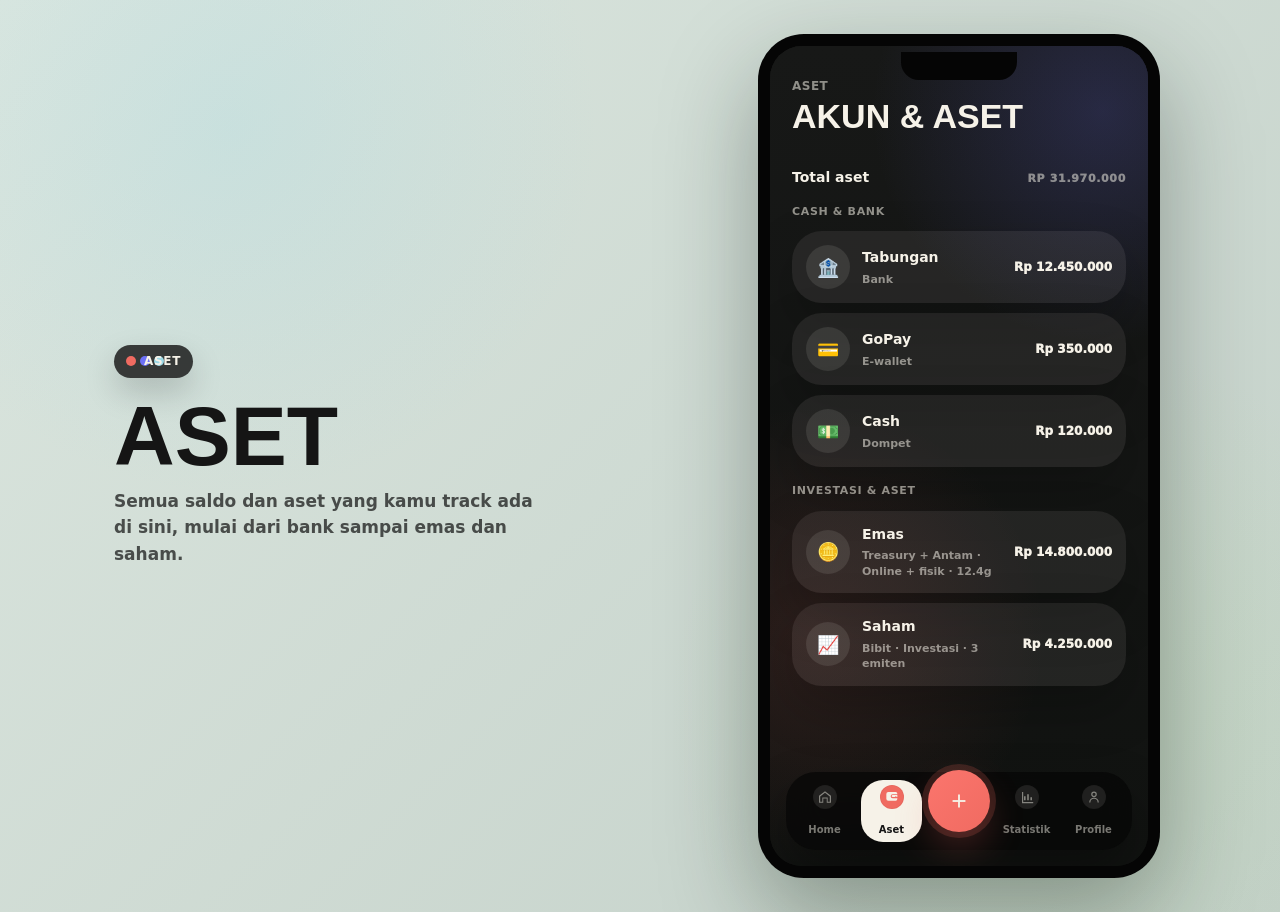
==== commit 703fece5: "Refactor navigation labels and update asset terminology across multiple pages; change "Saldo" to "As" ====
--- a/accounts.html
+++ b/accounts.html
@@ -3,37 +3,44 @@
   <head>
     <meta charset="utf-8" />
     <meta name="viewport" content="width=device-width, initial-scale=1" />
-    <title>FinPlanner Accounts</title>
+    <title>FinPlanner Aset</title>
     <link rel="stylesheet" href="styles.css" />
   </head>
   <body data-page="accounts">
     <main class="stage">
       <aside class="brand-panel" aria-label="Arah visual">
-        <div class="brand-pill"><span class="brand-dot"></span> Accounts</div>
-        <h1>Akun</h1>
-        <p>Daftar saldo bank, e-wallet, dan cash. Totalnya dipakai sebagai total tabungan.</p>
+        <div class="brand-pill"><span class="brand-dot"></span> Aset</div>
+        <h1>Aset</h1>
+        <p>Semua saldo dan aset yang kamu track ada di sini, mulai dari bank sampai emas dan saham.</p>
       </aside>
       <section class="phone-shell" aria-label="Mobile app preview">
         <div class="app">
           <section class="screen">
             <div class="topbar main-top">
               <div class="main-title-block">
-                <span>Accounts</span>
-                <h2>Akun & saldo</h2>
+                <span>Aset</span>
+                <h2>Akun & aset</h2>
               </div>
             </div>
             <div class="content main-content">
               <div class="accounts-panel">
                 <div class="section-head">
-                  <b>Total tabungan</b>
+                  <b>Total aset</b>
                   <span id="accountsTotal">Rp 0</span>
                 </div>
-                <div class="accounts-list" id="accountsGrid" aria-label="Daftar akun"></div>
+                <div class="accounts-group">
+                  <span class="accounts-group-label">Cash & bank</span>
+                  <div class="accounts-list" id="liquidAccountsList" aria-label="Daftar saldo likuid"></div>
+                </div>
+                <div class="accounts-group">
+                  <span class="accounts-group-label">Investasi & aset</span>
+                  <div class="accounts-list" id="assetAccountsList" aria-label="Daftar aset dan investasi"></div>
+                </div>
               </div>
             </div>
             <nav class="bottom-nav" aria-label="Main navigation">
               <a href="dashboard.html"><span class="nav-symbol" aria-hidden="true"><svg viewBox="0 0 24 24"><path fill="currentColor" d="M12 3.2 3 10.3v10.3h6.4v-6.4h5.2v6.4H21V10.3L12 3.2zm7.2 16H16v-6.4H8v6.4H4.8v-8.1L12 5.5l7.2 5.6v8.1z"/></svg></span>Home</a>
-              <a class="active" aria-current="page" href="accounts.html"><span class="nav-symbol" aria-hidden="true"><svg viewBox="0 0 24 24"><path fill="currentColor" d="M3.5 7.5A3 3 0 0 1 6.5 4.5h11A2.5 2.5 0 0 1 20 7v1h-7a3 3 0 0 0 0 6h7v1a2.5 2.5 0 0 1-2.5 2.5h-11a3 3 0 0 1-3-3v-9zM20 12h-7a1.5 1.5 0 0 1 0-3h7v3zm-2.2-1.5a.8.8 0 1 0 0 1.6.8.8 0 0 0 0-1.6z"/></svg></span>Saldo</a>
+              <a class="active" aria-current="page" href="accounts.html"><span class="nav-symbol" aria-hidden="true"><svg viewBox="0 0 24 24"><path fill="currentColor" d="M3.5 7.5A3 3 0 0 1 6.5 4.5h11A2.5 2.5 0 0 1 20 7v1h-7a3 3 0 0 0 0 6h7v1a2.5 2.5 0 0 1-2.5 2.5h-11a3 3 0 0 1-3-3v-9zM20 12h-7a1.5 1.5 0 0 1 0-3h7v3zm-2.2-1.5a.8.8 0 1 0 0 1.6.8.8 0 0 0 0-1.6z"/></svg></span>Aset</a>
               <button class="nav-add" type="button" data-nav-add data-sheet-target="transaction" aria-label="Tambah"><svg viewBox="0 0 24 24" aria-hidden="true"><path fill="currentColor" d="M11 5h2v14h-2z"/><path fill="currentColor" d="M5 11h14v2H5z"/></svg></button>
               <a href="insights.html"><span class="nav-symbol" aria-hidden="true"><svg viewBox="0 0 24 24"><path fill="currentColor" d="M4.5 19.5V4.5h1.8v15h15v1.8H4.5zm3-2.7v-6h2.4v6H7.5zm4.8 0v-9h2.4v9h-2.4zm4.8 0v-4.5h2.4v4.5h-2.4z"/></svg></span>Statistik</a>
               <a href="profile.html"><span class="nav-symbol" aria-hidden="true"><svg viewBox="0 0 24 24"><path fill="currentColor" d="M12 12.2a4.2 4.2 0 1 0-4.2-4.2 4.2 4.2 0 0 0 4.2 4.2zm0-6.6a2.4 2.4 0 1 1-2.4 2.4A2.4 2.4 0 0 1 12 5.6z"/><path fill="currentColor" d="M4.8 20.2a7.2 7.2 0 0 1 14.4 0h-1.8a5.4 5.4 0 0 0-10.8 0H4.8z"/></svg></span>Profile</a>
--- a/styles.css
+++ b/styles.css
@@ -15,6 +15,10 @@
 
 * {
   box-sizing: border-box;
+}
+
+[hidden] {
+  display: none !important;
 }
 
 body {
@@ -1314,6 +1318,7 @@
 }
 
 .highlight-card {
+  position: relative;
   margin-top: 14px;
   padding: 16px;
   border-radius: var(--radius-xl);
@@ -1321,6 +1326,32 @@
     radial-gradient(circle at 86% 10%, rgba(240, 107, 97, 0.14), transparent 34%),
     rgba(246, 242, 232, 0.06);
   box-shadow: var(--card-shadow);
+}
+
+.highlight-close {
+  position: absolute;
+  top: 12px;
+  right: 12px;
+  width: 28px;
+  height: 28px;
+  display: grid;
+  place-items: center;
+  border: 0;
+  border-radius: 999px;
+  background: rgba(246, 242, 232, 0.08);
+  color: rgba(246, 242, 232, 0.74);
+  box-shadow: inset 0 0 0 1px rgba(246, 242, 232, 0.12);
+  cursor: pointer;
+}
+
+.highlight-close svg {
+  width: 14px;
+  height: 14px;
+  display: block;
+}
+
+.highlight-close:active {
+  transform: translateY(1px);
 }
 
 .highlight-card span {
@@ -1347,6 +1378,10 @@
   font-weight: 700;
 }
 
+.dashboard-asset-card {
+  margin-top: 14px;
+}
+
 .cashflow-row {
   display: grid;
   grid-template-columns: 1fr 1fr;
@@ -1376,6 +1411,28 @@
 
 .accounts-panel {
   margin-top: 18px;
+}
+
+.accounts-group {
+  margin-top: 16px;
+}
+
+.accounts-group-label {
+  display: block;
+  color: rgba(246, 242, 232, 0.56);
+  font-size: 11px;
+  font-weight: 900;
+  letter-spacing: 0.06em;
+  text-transform: uppercase;
+}
+
+.hero-link-card {
+  display: block;
+  text-decoration: none;
+}
+
+.hero-link-card:active {
+  transform: translateY(1px);
 }
 
 .accounts-list {
@@ -1394,6 +1451,15 @@
   border-radius: var(--radius-xl);
   background: rgba(246, 242, 232, 0.07);
   box-shadow: var(--card-shadow);
+}
+
+.account-row-link {
+  color: inherit;
+  text-decoration: none;
+}
+
+.account-row-link:active {
+  transform: translateY(1px);
 }
 
 .account-icon {
@@ -1805,6 +1871,10 @@
 .gold-summary .summary-card:nth-child(2) {
   background: var(--mint);
   color: var(--ink);
+}
+
+.gold-note-card {
+  margin-top: 16px;
 }
 
 .gold-summary .summary-card:nth-child(2) span {
@@ -2267,9 +2337,53 @@
 
 .section-head {
   display: flex;
-  align-items: end;
+  align-items: center;
   justify-content: space-between;
   gap: 12px;
+}
+
+.section-actions {
+  display: inline-flex;
+  align-items: center;
+  gap: 10px;
+}
+
+.detail-pill {
+  display: inline-flex;
+  align-items: center;
+  gap: 8px;
+  min-height: 34px;
+  padding: 0 12px 0 14px;
+  border-radius: 999px;
+  background: rgba(246, 242, 232, 0.1);
+  color: rgba(246, 242, 232, 0.9);
+  text-decoration: none;
+  border: 0;
+  font-size: 12px;
+  font-weight: 950;
+  letter-spacing: 0.06em;
+  text-transform: uppercase;
+  box-shadow: inset 0 0 0 1px rgba(246, 242, 232, 0.18);
+  cursor: pointer;
+}
+
+.detail-pill svg {
+  width: 16px;
+  height: 16px;
+  display: block;
+}
+
+.detail-pill:active {
+  transform: translateY(1px);
+}
+
+@media (hover: hover) and (pointer: fine) {
+  .detail-pill:hover {
+    background: rgba(246, 242, 232, 0.14);
+    box-shadow:
+      inset 0 0 0 1px rgba(246, 242, 232, 0.22),
+      0 12px 24px rgba(0, 0, 0, 0.22);
+  }
 }
 
 .section-head span,
@@ -2423,6 +2537,76 @@
 .method-summary b {
   color: var(--ink);
   font-size: 22px;
+}
+
+.income-summary {
+  background:
+    radial-gradient(circle at 86% 10%, rgba(155, 216, 229, 0.14), transparent 34%),
+    rgba(246, 242, 232, 0.07);
+  color: var(--paper);
+}
+
+.income-summary span,
+.income-summary p {
+  color: rgba(246, 242, 232, 0.62);
+}
+
+.income-summary b {
+  color: var(--paper);
+}
+
+.income-head {
+  display: flex;
+  align-items: center;
+  justify-content: space-between;
+  gap: 12px;
+}
+
+.mini-icon {
+  display: grid;
+  place-items: center;
+  width: 36px;
+  height: 36px;
+  border: 0;
+  border-radius: 50%;
+  background: rgba(246, 242, 232, 0.12);
+  color: rgba(246, 242, 232, 0.86);
+  cursor: pointer;
+}
+
+.mini-icon svg {
+  width: 18px;
+  height: 18px;
+  display: block;
+}
+
+.income-edit {
+  display: grid;
+  grid-template-columns: auto minmax(0, 1fr) auto;
+  gap: 10px;
+  align-items: center;
+  margin-top: 10px;
+}
+
+.inline-income-input {
+  width: 100%;
+  border: 0;
+  border-radius: 14px;
+  padding: 10px 12px;
+  background: rgba(246, 242, 232, 0.12);
+  color: var(--paper);
+  font: inherit;
+  font-size: 16px;
+  font-weight: 950;
+  outline: none;
+}
+
+.inline-income-input::placeholder {
+  color: rgba(246, 242, 232, 0.44);
+}
+
+.income-save {
+  min-height: 40px;
 }
 
 .rule-card {
@@ -2763,6 +2947,20 @@
   padding: 32px 22px 10px;
 }
 
+.budget-topbar {
+  justify-content: flex-start;
+}
+
+.budget-topbar .main-title-block {
+  margin-left: 56px;
+  text-align: left;
+}
+
+.budget-back {
+  position: absolute;
+  left: 22px;
+}
+
 .auth-topbar {
   min-height: 28px;
   padding: 22px 22px 0;
@@ -3154,6 +3352,34 @@
   margin-top: 12px;
 }
 
+.budget-totals-card {
+  display: grid;
+  grid-template-columns: 1fr 1fr;
+  gap: 10px;
+  margin-top: 12px;
+  padding: 14px;
+  border-radius: var(--radius-xl);
+  background: rgba(246, 242, 232, 0.06);
+  box-shadow: var(--card-shadow);
+}
+
+.budget-totals-card span {
+  display: block;
+  color: rgba(246, 242, 232, 0.56);
+  font-size: 11px;
+  font-weight: 900;
+  letter-spacing: 0.06em;
+  text-transform: uppercase;
+}
+
+.budget-totals-card b {
+  display: block;
+  margin-top: 8px;
+  color: var(--paper);
+  font-size: 16px;
+  font-weight: 950;
+}
+
 .budget-item-meter {
   grid-template-columns: 38px minmax(0, 1fr) auto;
 }
@@ -3166,6 +3392,7 @@
 .budget-item-meter span {
   margin-top: 6px;
 }
+
 
 .allocation {
   gap: 10px;
@@ -3205,7 +3432,7 @@
 }
 
 .home-hero-card {
-  min-height: 196px;
+  min-height: 0;
   padding: 20px;
   --hero-grad-a: #6e72f8;
   --hero-grad-b: #6d70eb;
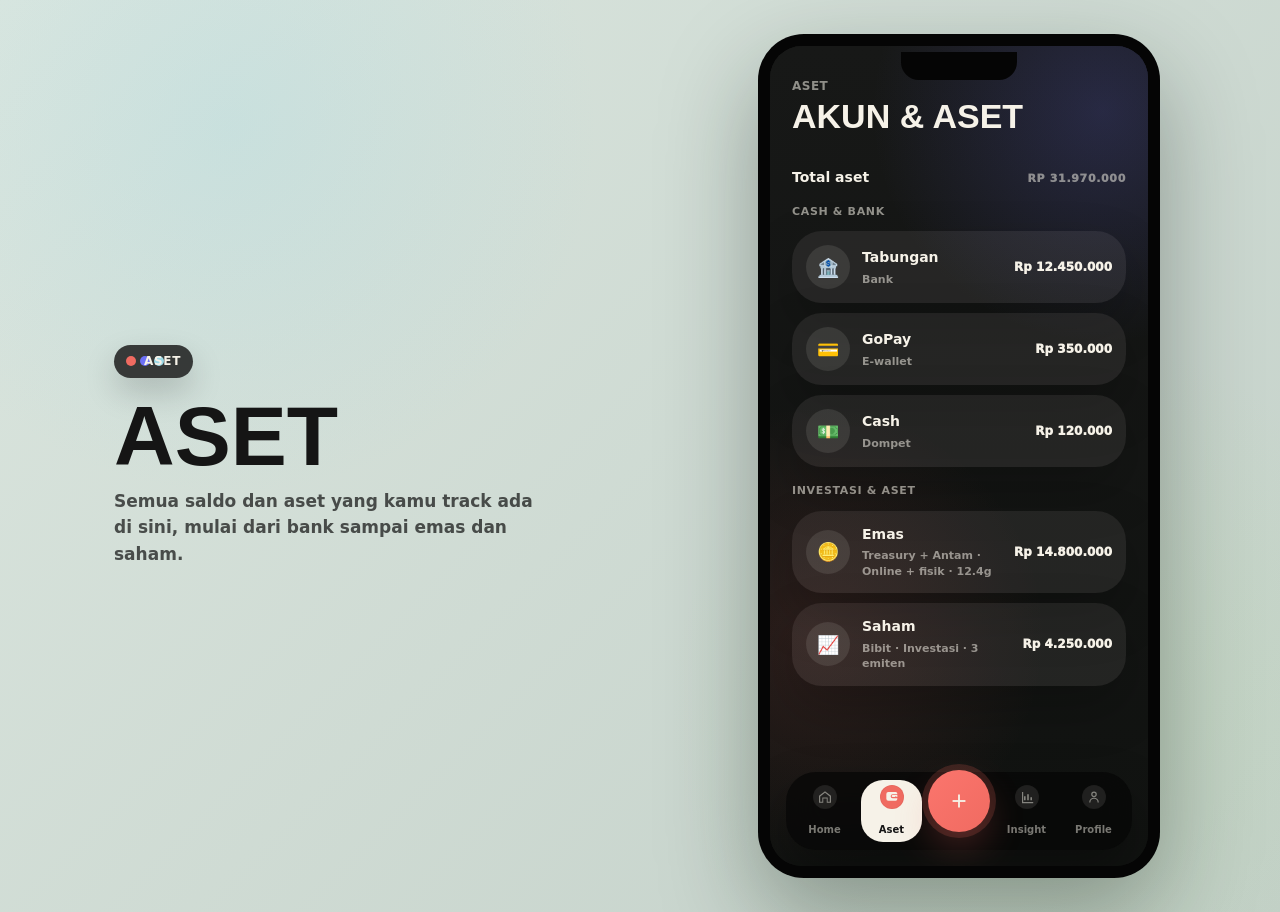
==== commit 645026b2: "Update navigation labels from "Statistik" to "Insight" across multiple pages for consistency; enhanc" ====
--- a/accounts.html
+++ b/accounts.html
@@ -42,7 +42,7 @@
               <a href="dashboard.html"><span class="nav-symbol" aria-hidden="true"><svg viewBox="0 0 24 24"><path fill="currentColor" d="M12 3.2 3 10.3v10.3h6.4v-6.4h5.2v6.4H21V10.3L12 3.2zm7.2 16H16v-6.4H8v6.4H4.8v-8.1L12 5.5l7.2 5.6v8.1z"/></svg></span>Home</a>
               <a class="active" aria-current="page" href="accounts.html"><span class="nav-symbol" aria-hidden="true"><svg viewBox="0 0 24 24"><path fill="currentColor" d="M3.5 7.5A3 3 0 0 1 6.5 4.5h11A2.5 2.5 0 0 1 20 7v1h-7a3 3 0 0 0 0 6h7v1a2.5 2.5 0 0 1-2.5 2.5h-11a3 3 0 0 1-3-3v-9zM20 12h-7a1.5 1.5 0 0 1 0-3h7v3zm-2.2-1.5a.8.8 0 1 0 0 1.6.8.8 0 0 0 0-1.6z"/></svg></span>Aset</a>
               <button class="nav-add" type="button" data-nav-add data-sheet-target="transaction" aria-label="Tambah"><svg viewBox="0 0 24 24" aria-hidden="true"><path fill="currentColor" d="M11 5h2v14h-2z"/><path fill="currentColor" d="M5 11h14v2H5z"/></svg></button>
-              <a href="insights.html"><span class="nav-symbol" aria-hidden="true"><svg viewBox="0 0 24 24"><path fill="currentColor" d="M4.5 19.5V4.5h1.8v15h15v1.8H4.5zm3-2.7v-6h2.4v6H7.5zm4.8 0v-9h2.4v9h-2.4zm4.8 0v-4.5h2.4v4.5h-2.4z"/></svg></span>Statistik</a>
+              <a href="insights.html"><span class="nav-symbol" aria-hidden="true"><svg viewBox="0 0 24 24"><path fill="currentColor" d="M4.5 19.5V4.5h1.8v15h15v1.8H4.5zm3-2.7v-6h2.4v6H7.5zm4.8 0v-9h2.4v9h-2.4zm4.8 0v-4.5h2.4v4.5h-2.4z"/></svg></span>Insight</a>
               <a href="profile.html"><span class="nav-symbol" aria-hidden="true"><svg viewBox="0 0 24 24"><path fill="currentColor" d="M12 12.2a4.2 4.2 0 1 0-4.2-4.2 4.2 4.2 0 0 0 4.2 4.2zm0-6.6a2.4 2.4 0 1 1-2.4 2.4A2.4 2.4 0 0 1 12 5.6z"/><path fill="currentColor" d="M4.8 20.2a7.2 7.2 0 0 1 14.4 0h-1.8a5.4 5.4 0 0 0-10.8 0H4.8z"/></svg></span>Profile</a>
             </nav>
           </section>
--- a/styles.css
+++ b/styles.css
@@ -201,6 +201,12 @@
   font-size: 18px;
   font-weight: 950;
   text-decoration: none;
+}
+
+.icon-btn svg {
+  width: 16px;
+  height: 16px;
+  display: block;
 }
 
 .skip-btn,
